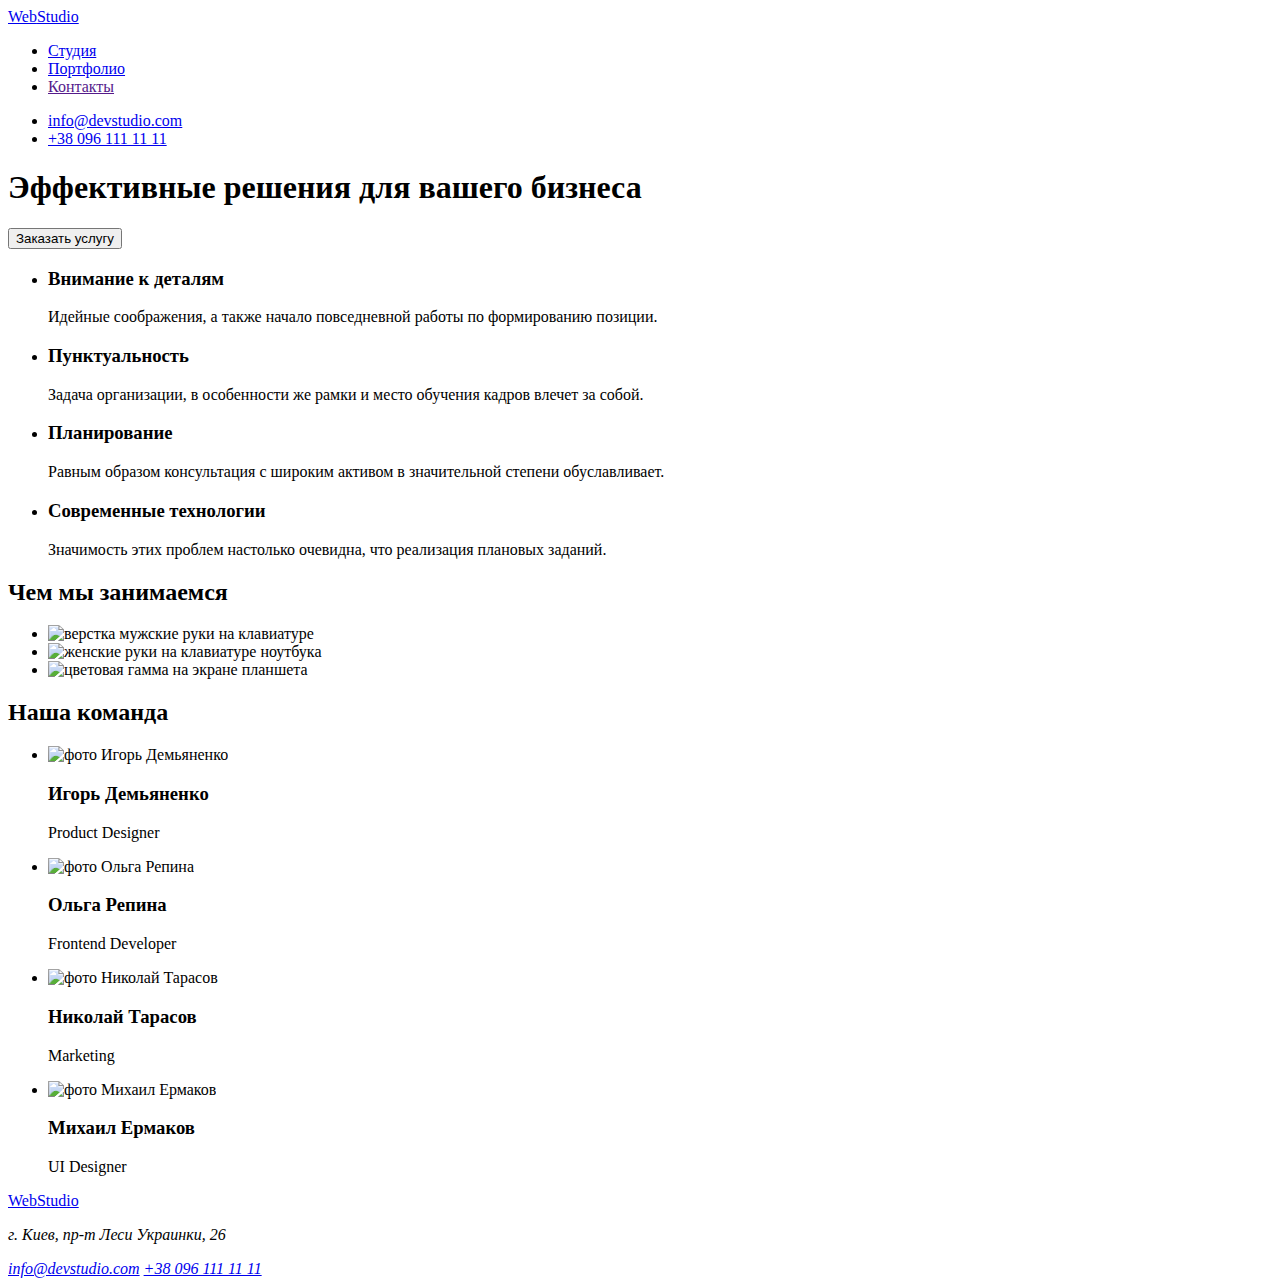
==== index.html @ 1c6f2721 "Create index.html" ====
<!DOCTYPE html>
<html lang="ru">
<head>
    <meta charset="UTF-8">
    <meta http-equiv="X-UA-Compatible" content="IE=edge">
    <meta name="viewport" content="width=device-width, initial-scale=1.0">
    <title>Document</title>
    <link rel="preconnect" href="https://fonts.gstatic.com" crossorigin>
    <link href="https://fonts.googleapis.com/css2?family=Raleway:wght@700&family=Roboto:wght@400;500;700;900&display=swap" rel="stylesheet">
    <link rel="stylesheet" href="css/styles.css">
</head>
<body>
    <!-- Шапка сайта -->
    <header class="header">
        <nav>
        <a href="index.html" class="logo-blue">Web<span class="logo-dark">Studio</span> 
        </a>
        <ul class="main-nav list">
            <li><a href="index.html" class="curent link">Студия</a></li>
            <li><a href="portfolio.html" class="link">Портфолио</a></li>
            <li><a href="" class="link">Контакты</a></li>
        </ul>
        </nav>
        <ul class="contacts list">
            <li><a href="mailto:info@devstudio.com" class="link">info@devstudio.com</a></li>
            <li><a href="tel:+380961111111" class="link"> +38 096 111 11 11</a></li>
        </ul>
           
    </header>
    <!-- Уникальный контент -->
    <main>
        <!-- Секция герой -->
       <section class="main-hero">
        <h1 class="hero-text">Эффективные решения для вашего бизнеса</h1>
        <button type="button" class="hero-button"> 
           <span class="hero-button-text">Заказать услугу</span>
        </button>
       </section>
       <!-- Секция Наши приимущества -->
        <section class="benefits">
            <h2 hidden>Наши приимущества</h2>
            <ul class="benefits-list list">
                <li>
                    <h3 class="benefits-caption">Внимание к деталям</h3>
                    <p class="benefits-text">Идейные соображения, а также начало повседневной работы по формированию позиции.</p>
                </li>
                <li>
                    <h3 class="benefits-caption">Пунктуальность</h3>
                    <p class="benefits-text">Задача организации, в особенности же рамки и место обучения кадров влечет за собой.</p>
                </li>
                <li>
                    <h3 class="benefits-caption">Планирование</h3>
                    <p class="benefits-text">Равным образом консультация с широким активом в значительной степени обуславливает.</p>
                </li>
                <li>
                    <h3 class="benefits-caption">Современные технологии</h3>
                    <p class="benefits-text">Значимость этих проблем настолько очевидна, что реализация плановых заданий.</p>
                </li>
                
            </ul>
        </section>
        <!-- Секция О нас -->
        <section>
            <h2 class="we-do">Чем мы занимаемся</h2>
            <ul class="we-do-list list">
                <li class="box"><img src="./images/Main/box-1.jpg" alt="верстка мужские руки на клавиатуре" width="370"></li>
                <li class="box"><img src="./images/Main/box-2.jpg" alt="женские руки на клавиатуре ноутбука" width="370"></li>
                <li class="box"><img src="./images/Main/box-3.jpg" alt="цветовая гамма на экране планшета" width="370"></li>
            </ul>
        </section>
        <!-- Секция Наша команда -->
        <section class="main-team">
            <h2 class="team">Наша команда</h2>
            <ul class="team-list list">
                <li class="team-item">
                    <img class="team-foto" src="images/Main/img-team-card1.jpg" alt="фото Игорь Демьяненко" width="270">
                    <h3 class="team-name">Игорь Демьяненко</h3>
                    <p class="team-position">Product Designer</p>
                </li>
                <li class="team-item">
                    <img class="team-foto" src="images/Main/img-team-card2.jpg" alt="фото Ольга Репина" width="270">
                    <h3 class="team-name">Ольга Репина</h3>
                    <p class="team-position">Frontend Developer</p>
                </li>
                <li class="team-item">
                    <img class="team-foto" src="images/Main/img-team-card3.jpg" alt="фото Николай Тарасов" width="270">
                    <h3 class="team-name">Николай Тарасов</h3>
                    <p class="team-position">Marketing</p>
                </li>
                <li class="team-item">
                    <img class="team-foto" src="images/Main/img-team-card4.jpg" alt="фото Михаил Ермаков" width="270">
                    <h3 class="team-name">Михаил Ермаков</h3>
                    <p class="team-position">UI Designer</p>
                </li>
            </ul>
        </section>

    </main>
    <!-- Подвал сайта -->
    <footer class="footer">
        <a href="index.html" class="logo-blue">Web<span class="logo-wite">Studio</span>
        </a>
        <address class="footer-adress">
            <p class="location">г. Киев, пр-т Леси Украинки, 26</p>
            <a href="mailto:info@devstudio.com" class="footer-contacts link">info@devstudio.com</a>
            <a href="tel:+380961111111" class="footer-contacts link"> +38 096 111 11 11</a>
        </address>
    </footer>
    
</body>
</html>
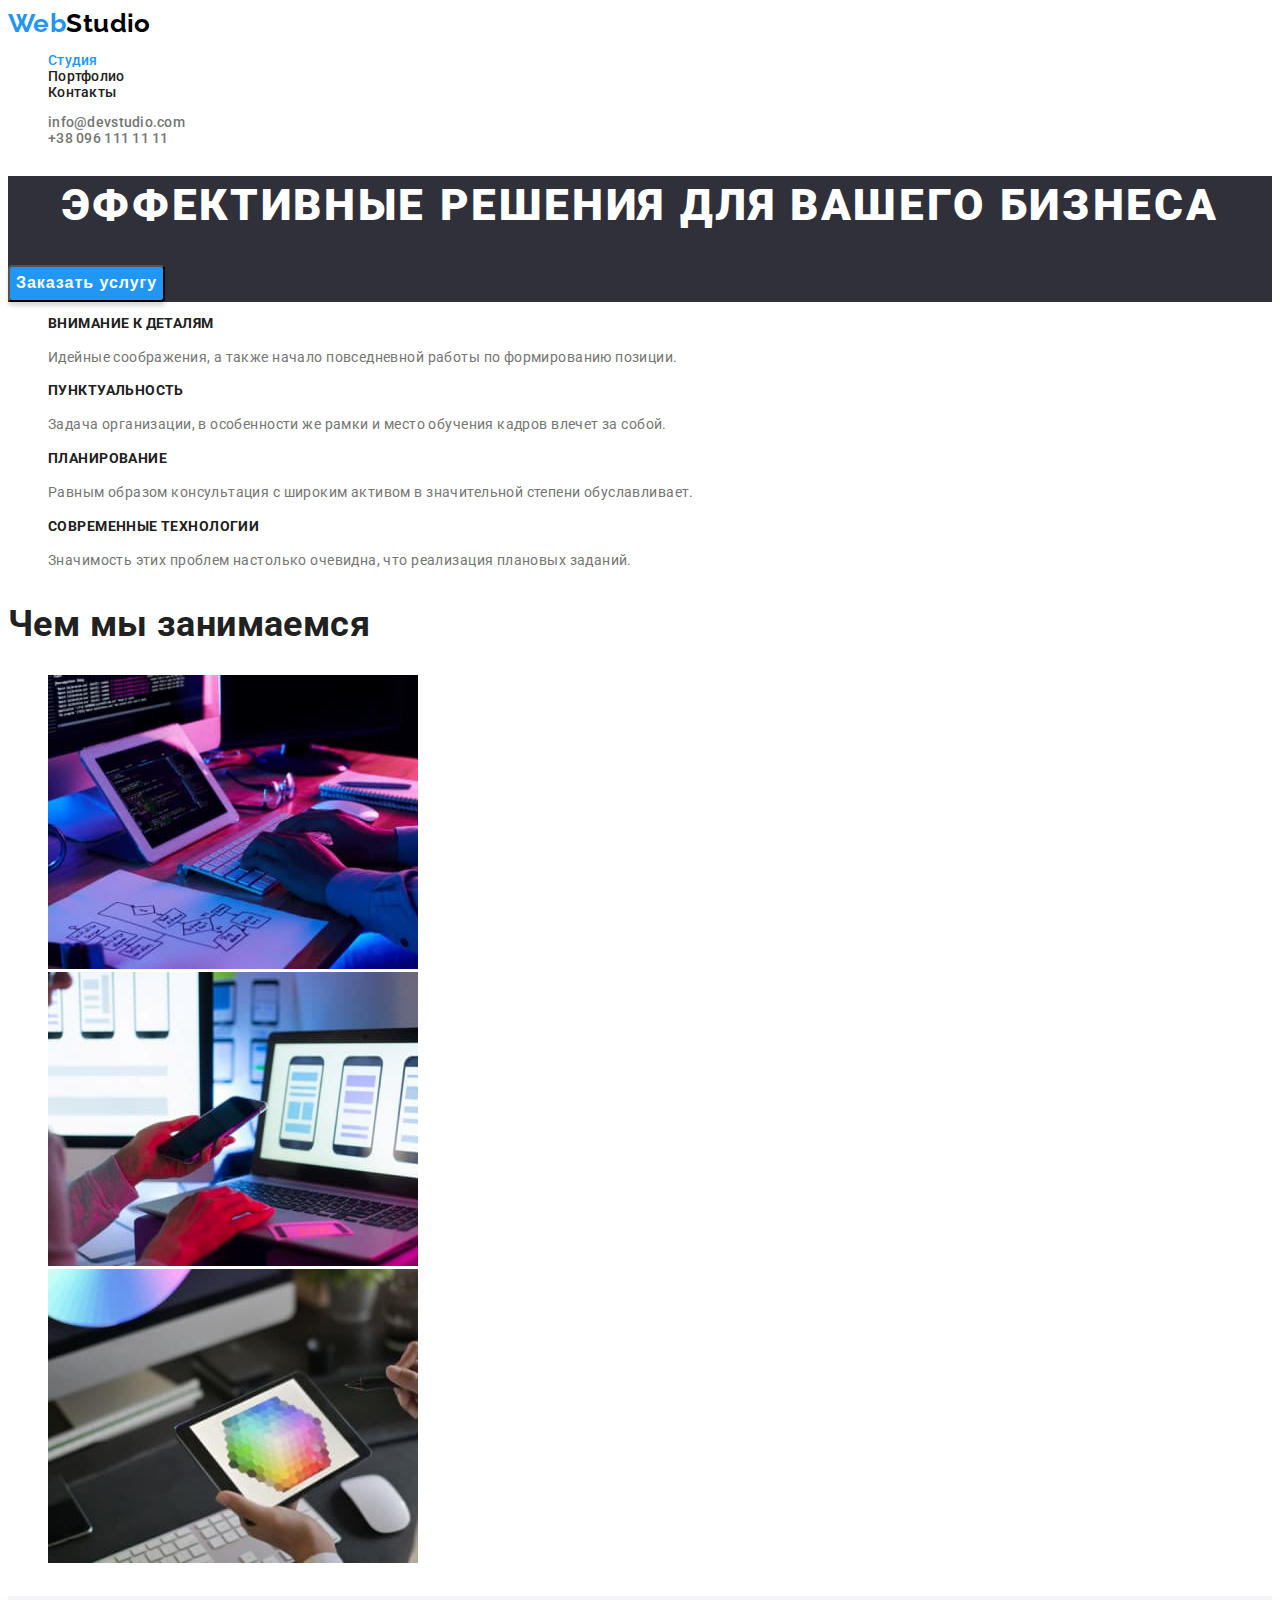
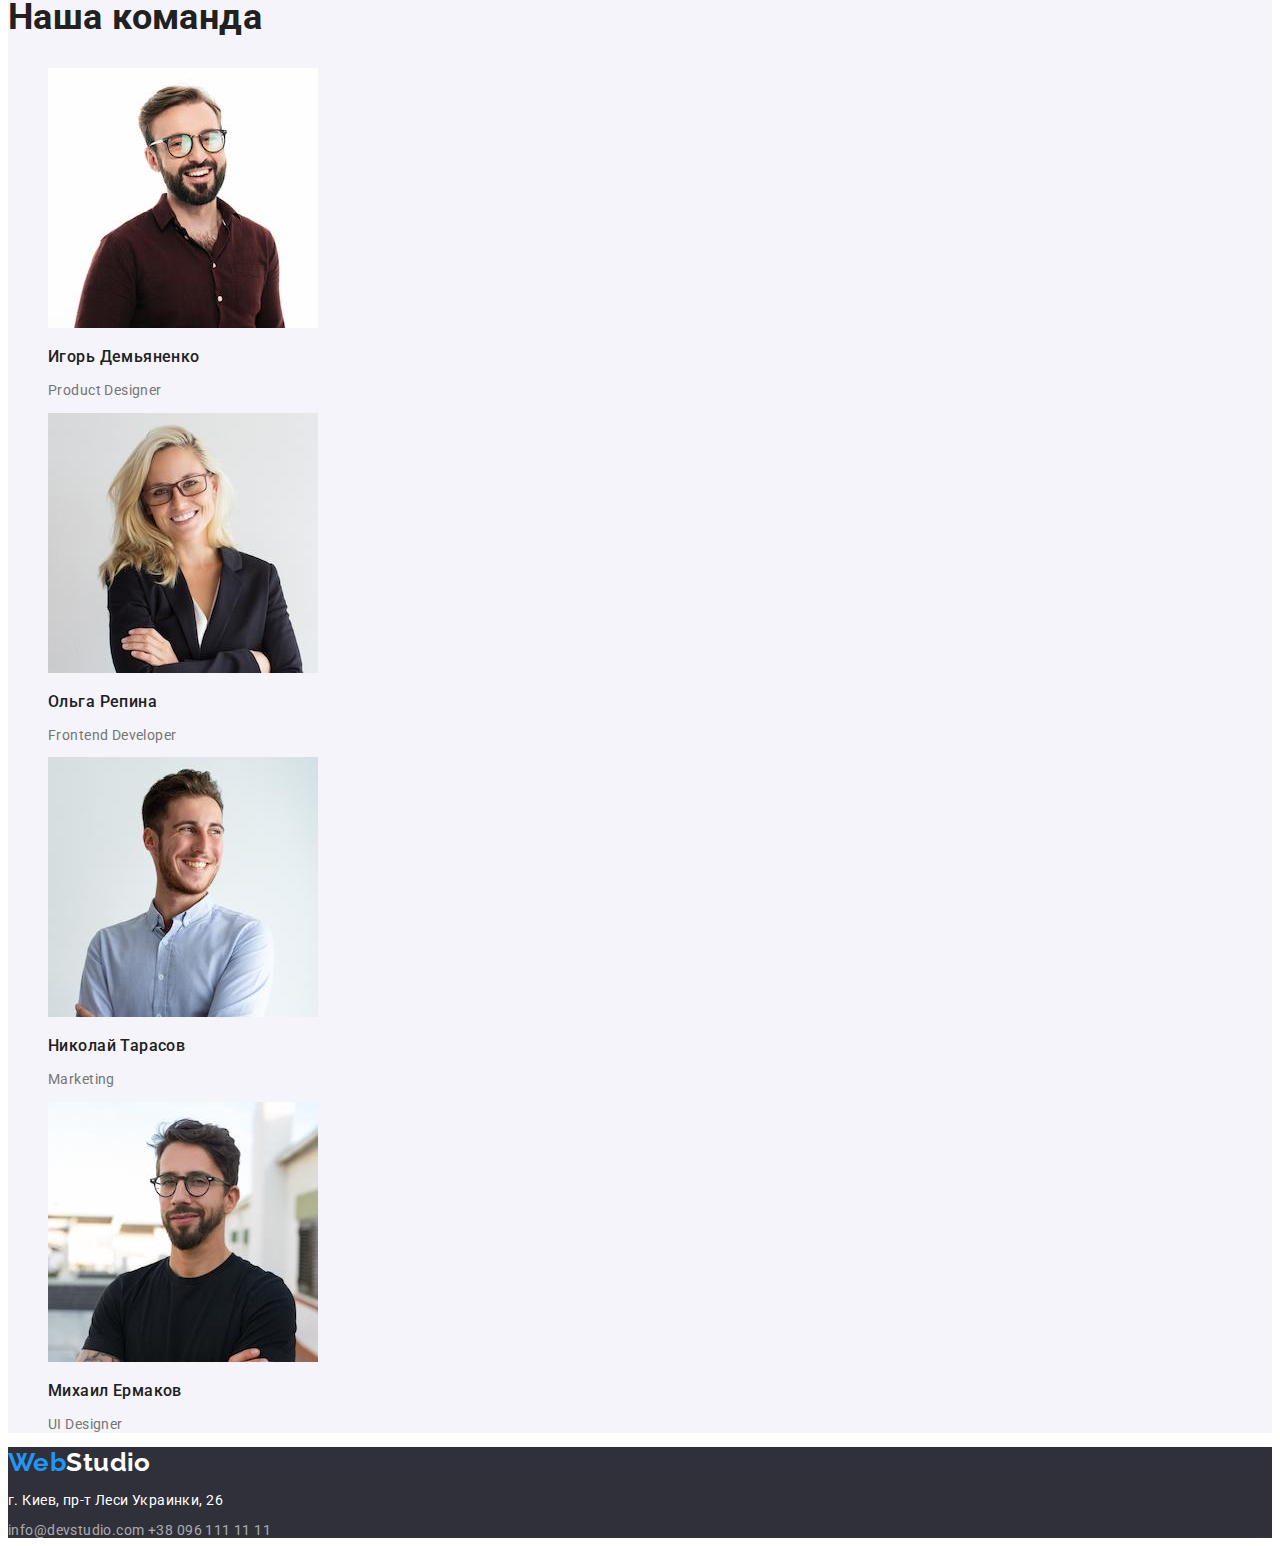
==== commit cd60339e: "Update index.html" ====
--- a/index.html
+++ b/index.html
@@ -1,111 +1,170 @@
 <!DOCTYPE html>
 <html lang="ru">
-<head>
-    <meta charset="UTF-8">
-    <meta http-equiv="X-UA-Compatible" content="IE=edge">
-    <meta name="viewport" content="width=device-width, initial-scale=1.0">
+  <head>
+    <meta charset="UTF-8" />
+    <meta http-equiv="X-UA-Compatible" content="IE=edge" />
+    <meta name="viewport" content="width=device-width, initial-scale=1.0" />
     <title>Document</title>
-    <link rel="preconnect" href="https://fonts.gstatic.com" crossorigin>
-    <link href="https://fonts.googleapis.com/css2?family=Raleway:wght@700&family=Roboto:wght@400;500;700;900&display=swap" rel="stylesheet">
-    <link rel="stylesheet" href="css/styles.css">
-</head>
-<body>
+    <link rel="preconnect" href="https://fonts.gstatic.com" crossorigin />
+    <link
+      href="https://fonts.googleapis.com/css2?family=Raleway:wght@700&family=Roboto:wght@400;500;700;900&display=swap"
+      rel="stylesheet"
+    />
+    <link rel="stylesheet" href="css/styles.css" />
+  </head>
+  <body>
     <!-- Шапка сайта -->
     <header class="header">
-        <nav>
-        <a href="index.html" class="logo-blue">Web<span class="logo-dark">Studio</span> 
+      <nav>
+        <a href="index.html" class="logo-blue"
+          >Web<span class="logo-dark">Studio</span>
         </a>
         <ul class="main-nav list">
-            <li><a href="index.html" class="curent link">Студия</a></li>
-            <li><a href="portfolio.html" class="link">Портфолио</a></li>
-            <li><a href="" class="link">Контакты</a></li>
+          <li><a href="index.html" class="curent link">Студия</a></li>
+          <li><a href="portfolio.html" class="link">Портфолио</a></li>
+          <li><a href="" class="link">Контакты</a></li>
         </ul>
-        </nav>
-        <ul class="contacts list">
-            <li><a href="mailto:info@devstudio.com" class="link">info@devstudio.com</a></li>
-            <li><a href="tel:+380961111111" class="link"> +38 096 111 11 11</a></li>
-        </ul>
-           
+      </nav>
+      <ul class="contacts list">
+        <li>
+          <a href="mailto:info@devstudio.com" class="link"
+            >info@devstudio.com</a
+          >
+        </li>
+        <li><a href="tel:+380961111111" class="link"> +38 096 111 11 11</a></li>
+      </ul>
     </header>
     <!-- Уникальный контент -->
     <main>
-        <!-- Секция герой -->
-       <section class="main-hero">
+      <!-- Секция герой -->
+      <section class="main-hero">
         <h1 class="hero-text">Эффективные решения для вашего бизнеса</h1>
-        <button type="button" class="hero-button"> 
-           <span class="hero-button-text">Заказать услугу</span>
+        <button type="button" class="hero-button">
+          <span class="hero-button-text">Заказать услугу</span>
         </button>
-       </section>
-       <!-- Секция Наши приимущества -->
-        <section class="benefits">
-            <h2 hidden>Наши приимущества</h2>
-            <ul class="benefits-list list">
-                <li>
-                    <h3 class="benefits-caption">Внимание к деталям</h3>
-                    <p class="benefits-text">Идейные соображения, а также начало повседневной работы по формированию позиции.</p>
-                </li>
-                <li>
-                    <h3 class="benefits-caption">Пунктуальность</h3>
-                    <p class="benefits-text">Задача организации, в особенности же рамки и место обучения кадров влечет за собой.</p>
-                </li>
-                <li>
-                    <h3 class="benefits-caption">Планирование</h3>
-                    <p class="benefits-text">Равным образом консультация с широким активом в значительной степени обуславливает.</p>
-                </li>
-                <li>
-                    <h3 class="benefits-caption">Современные технологии</h3>
-                    <p class="benefits-text">Значимость этих проблем настолько очевидна, что реализация плановых заданий.</p>
-                </li>
-                
-            </ul>
-        </section>
-        <!-- Секция О нас -->
-        <section>
-            <h2 class="we-do">Чем мы занимаемся</h2>
-            <ul class="we-do-list list">
-                <li class="box"><img src="./images/Main/box-1.jpg" alt="верстка мужские руки на клавиатуре" width="370"></li>
-                <li class="box"><img src="./images/Main/box-2.jpg" alt="женские руки на клавиатуре ноутбука" width="370"></li>
-                <li class="box"><img src="./images/Main/box-3.jpg" alt="цветовая гамма на экране планшета" width="370"></li>
-            </ul>
-        </section>
-        <!-- Секция Наша команда -->
-        <section class="main-team">
-            <h2 class="team">Наша команда</h2>
-            <ul class="team-list list">
-                <li class="team-item">
-                    <img class="team-foto" src="images/Main/img-team-card1.jpg" alt="фото Игорь Демьяненко" width="270">
-                    <h3 class="team-name">Игорь Демьяненко</h3>
-                    <p class="team-position">Product Designer</p>
-                </li>
-                <li class="team-item">
-                    <img class="team-foto" src="images/Main/img-team-card2.jpg" alt="фото Ольга Репина" width="270">
-                    <h3 class="team-name">Ольга Репина</h3>
-                    <p class="team-position">Frontend Developer</p>
-                </li>
-                <li class="team-item">
-                    <img class="team-foto" src="images/Main/img-team-card3.jpg" alt="фото Николай Тарасов" width="270">
-                    <h3 class="team-name">Николай Тарасов</h3>
-                    <p class="team-position">Marketing</p>
-                </li>
-                <li class="team-item">
-                    <img class="team-foto" src="images/Main/img-team-card4.jpg" alt="фото Михаил Ермаков" width="270">
-                    <h3 class="team-name">Михаил Ермаков</h3>
-                    <p class="team-position">UI Designer</p>
-                </li>
-            </ul>
-        </section>
-
+      </section>
+      <!-- Секция Наши приимущества -->
+      <section class="benefits">
+        <h2 hidden>Наши приимущества</h2>
+        <ul class="benefits-list list">
+          <li>
+            <h3 class="benefits-caption">Внимание к деталям</h3>
+            <p class="benefits-text">
+              Идейные соображения, а также начало повседневной работы по
+              формированию позиции.
+            </p>
+          </li>
+          <li>
+            <h3 class="benefits-caption">Пунктуальность</h3>
+            <p class="benefits-text">
+              Задача организации, в особенности же рамки и место обучения кадров
+              влечет за собой.
+            </p>
+          </li>
+          <li>
+            <h3 class="benefits-caption">Планирование</h3>
+            <p class="benefits-text">
+              Равным образом консультация с широким активом в значительной
+              степени обуславливает.
+            </p>
+          </li>
+          <li>
+            <h3 class="benefits-caption">Современные технологии</h3>
+            <p class="benefits-text">
+              Значимость этих проблем настолько очевидна, что реализация
+              плановых заданий.
+            </p>
+          </li>
+        </ul>
+      </section>
+      <!-- Секция О нас -->
+      <section>
+        <h2 class="we-do">Чем мы занимаемся</h2>
+        <ul class="we-do-list list">
+          <li class="box">
+            <img
+              src="./images/Main/box-1.jpg"
+              alt="верстка мужские руки на клавиатуре"
+              width="370"
+            />
+          </li>
+          <li class="box">
+            <img
+              src="./images/Main/box-2.jpg"
+              alt="женские руки на клавиатуре ноутбука"
+              width="370"
+            />
+          </li>
+          <li class="box">
+            <img
+              src="./images/Main/box-3.jpg"
+              alt="цветовая гамма на экране планшета"
+              width="370"
+            />
+          </li>
+        </ul>
+      </section>
+      <!-- Секция Наша команда -->
+      <section class="main-team">
+        <h2 class="team">Наша команда</h2>
+        <ul class="team-list list">
+          <li class="team-item">
+            <img
+              class="team-foto"
+              src="images/Main/img-team-card1.jpg"
+              alt="фото Игорь Демьяненко"
+              width="270"
+            />
+            <h3 class="team-name">Игорь Демьяненко</h3>
+            <p class="team-position">Product Designer</p>
+          </li>
+          <li class="team-item">
+            <img
+              class="team-foto"
+              src="images/Main/img-team-card2.jpg"
+              alt="фото Ольга Репина"
+              width="270"
+            />
+            <h3 class="team-name">Ольга Репина</h3>
+            <p class="team-position">Frontend Developer</p>
+          </li>
+          <li class="team-item">
+            <img
+              class="team-foto"
+              src="images/Main/img-team-card3.jpg"
+              alt="фото Николай Тарасов"
+              width="270"
+            />
+            <h3 class="team-name">Николай Тарасов</h3>
+            <p class="team-position">Marketing</p>
+          </li>
+          <li class="team-item">
+            <img
+              class="team-foto"
+              src="images/Main/img-team-card4.jpg"
+              alt="фото Михаил Ермаков"
+              width="270"
+            />
+            <h3 class="team-name">Михаил Ермаков</h3>
+            <p class="team-position">UI Designer</p>
+          </li>
+        </ul>
+      </section>
     </main>
     <!-- Подвал сайта -->
     <footer class="footer">
-        <a href="index.html" class="logo-blue">Web<span class="logo-wite">Studio</span>
-        </a>
-        <address class="footer-adress">
-            <p class="location">г. Киев, пр-т Леси Украинки, 26</p>
-            <a href="mailto:info@devstudio.com" class="footer-contacts link">info@devstudio.com</a>
-            <a href="tel:+380961111111" class="footer-contacts link"> +38 096 111 11 11</a>
-        </address>
+      <a href="index.html" class="logo-blue"
+        >Web<span class="logo-wite">Studio</span>
+      </a>
+      <address class="footer-adress">
+        <p class="location">г. Киев, пр-т Леси Украинки, 26</p>
+        <a href="mailto:info@devstudio.com" class="footer-contacts link"
+          >info@devstudio.com</a
+        >
+        <a href="tel:+380961111111" class="footer-contacts link">
+          +38 096 111 11 11</a
+        >
+      </address>
     </footer>
-    
-</body>
+  </body>
 </html>
--- a/css/styles.css
+++ b/css/styles.css
@@ -0,0 +1,187 @@
+:root {
+    /* Основные шрифты */
+    --main-font: 'Roboto', sans-serif;
+    --secondary-font: 'Raleway', sans-serif;
+
+    /* Светлая тема текста */
+    --accent-light-txt: #FFFFFF;
+    --primary-light-txt: #2196F3;
+    
+    /* Тёмная тема текста */
+    --accent-dark-txt: #212121;
+    --primary-dark-txt: #757575;
+    --secondary-dark-txt: rgba(255, 255, 255, 0.6);
+
+    /* Светлая тема фона */
+    --light-bg: #F5F4FA;
+    --primary-light-bg: #2196F3;
+    /* Тёмная тема фона */
+    --primary-dark-bg: #2F303A;
+
+}    
+
+
+
+/* ========ГЛАВНАЯ СТРАНИЦА======= */
+body{
+    font-size: 14px;
+    font-family: var(--main-font);
+    font-style: normal;
+    letter-spacing: 0.03em;
+    color: var(--accent-dark-txt);
+}
+/* Шапка сайта */
+.header {
+
+}
+
+.logo-blue, 
+.logo-dark,
+.logo-wite {
+    font-family: var(--secondary-font);
+    font-weight: bold;
+    font-size: 26px;
+    line-height: 1.19;
+    text-decoration: none;
+
+    color: var(--primary-light-txt);
+}
+
+.logo-dark {
+    color: #000000;
+}
+.logo-wite {
+    color: var(--accent-light-txt);
+}
+.link {
+    text-decoration: none;
+    color: currentColor;
+}
+.list {
+    list-style-type: none;
+  }
+.main-nav,
+.contacts {
+    font-weight: 500;
+    line-height: 1.14;
+    letter-spacing: 0.02em;
+}
+.contacts {
+    color: var(--primary-dark-txt);
+}
+.main-nav :hover, 
+.main-nav :focus,
+.main-nav :active,
+.contacts :hover,
+.contacts :focus,
+.curent {
+    color: var(--primary-light-txt);
+}
+/* Секция герой */
+.main-hero {
+    background-color: var(--primary-dark-bg);
+}
+.hero-text {
+    font-weight: 900;
+    font-size: 44px;
+    line-height: 1.36;
+    text-align: center;
+    letter-spacing: 0.06em;
+    text-transform: uppercase;
+    color: var(--accent-light-txt);
+}
+.hero-button {
+    background-color: var(--primary-light-bg);
+    box-shadow: 0px 4px 4px rgba(0, 0, 0, 0.15);
+    border-radius: 4px;
+}
+.hero-button :hover,
+.hero-button :focus {
+    background-color: #188CE8;
+}
+.hero-button-text {
+    font-weight: bold;
+    font-size: 16px;
+    line-height: 1.88;
+    display: flex;
+    align-items: center;
+    text-align: center;
+    letter-spacing: 0.06em;
+    color: var(--accent-light-txt);
+}
+/* Секция Наши приимущества */
+.benefits-caption {
+    font-size: 14px;
+    font-weight: bold;
+    line-height: 1.14;
+    text-transform: uppercase;
+}
+.benefits-text {
+    line-height: 1.71;   
+    color: var(--primary-dark-txt);
+}
+/* Секция О нас */
+.we-do {
+    font-weight: bold;
+    font-size: 36px;
+    line-height: 1.17;
+}
+/* Секция Наша команда */
+.main-team{
+    background-color: var(--light-bg);
+}
+.team {
+    font-weight: bold;
+    font-size: 36px;
+    line-height: 1.17;   
+}
+.team-name,
+.work-name {
+    font-weight: 500;
+    font-size: 16px;
+    line-height: 1.19;
+}
+.team-position,
+.work-position {
+    line-height: 1.19;
+    color: var(--primary-dark-txt);
+}
+/* Подвал сайта */
+.footer {
+    background-color: var(--primary-dark-bg);
+
+}
+.footer-contacts {
+    color: var(--secondary-dark-txt);
+    font-style: normal;
+}
+
+.footer-adress :focus,
+.footer-adress :hover {
+    color: rgba(33, 150, 243, 1);
+    font-style: normal;
+}
+.location {
+    color: var(--accent-light-txt);
+    font-style: normal;
+}
+
+/* ===========ПОРТФОЛИО========== */
+
+.filters-list-btn {
+    font-weight: 500;
+    line-height: 1.73;
+    border-radius: 4px; 
+    cursor: pointer; 
+    background-color: var(--light-bg);
+}
+
+.filters-item-btn :hover,
+.filters-item-btn :focus,
+.filters-item-btn :active {
+    color: var(--accent-light-txt);
+    box-shadow: 0px 3px 1px rgba(0, 0, 0, 0.1), 0px 1px 2px rgba(0, 0, 0, 0.08), 0px 2px 2px rgba(0, 0, 0, 0.12);
+    border-radius: 4px;
+    cursor: pointer; 
+    background-color: var(--primary-light-bg);
+}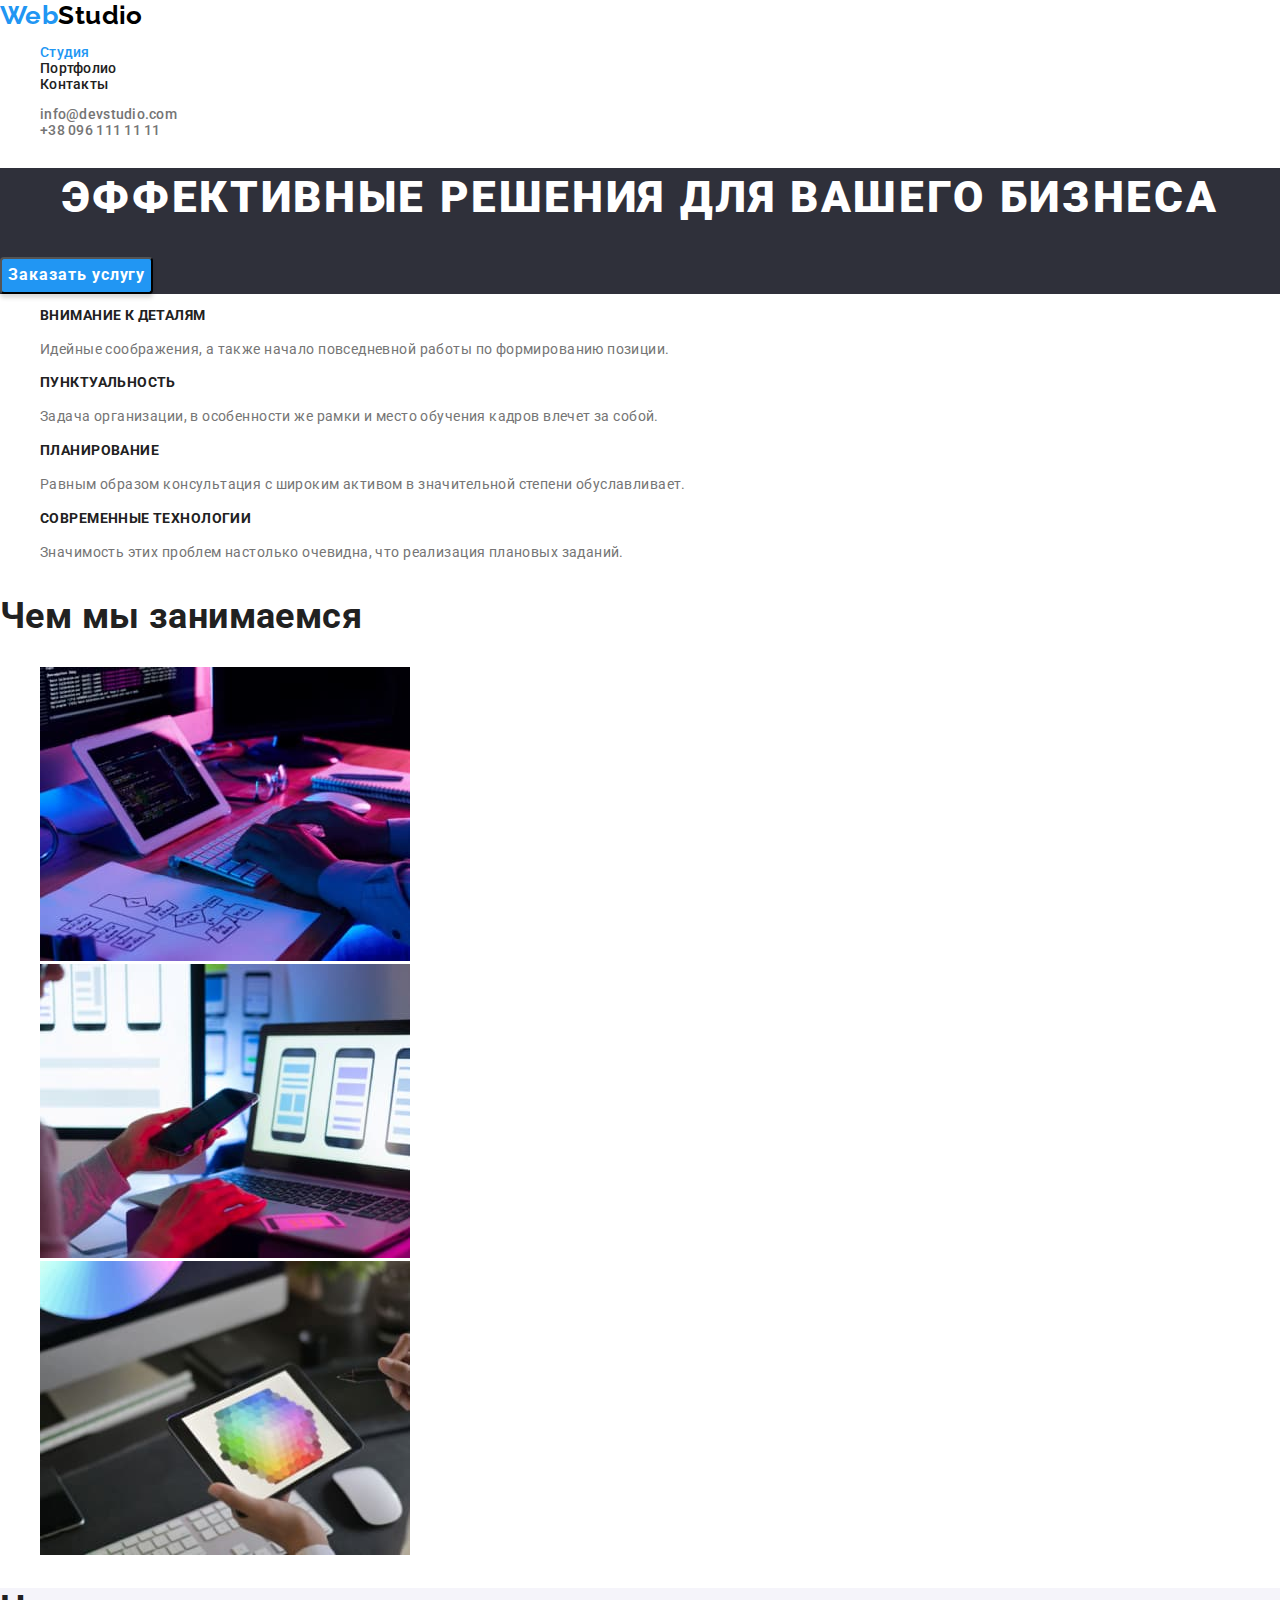
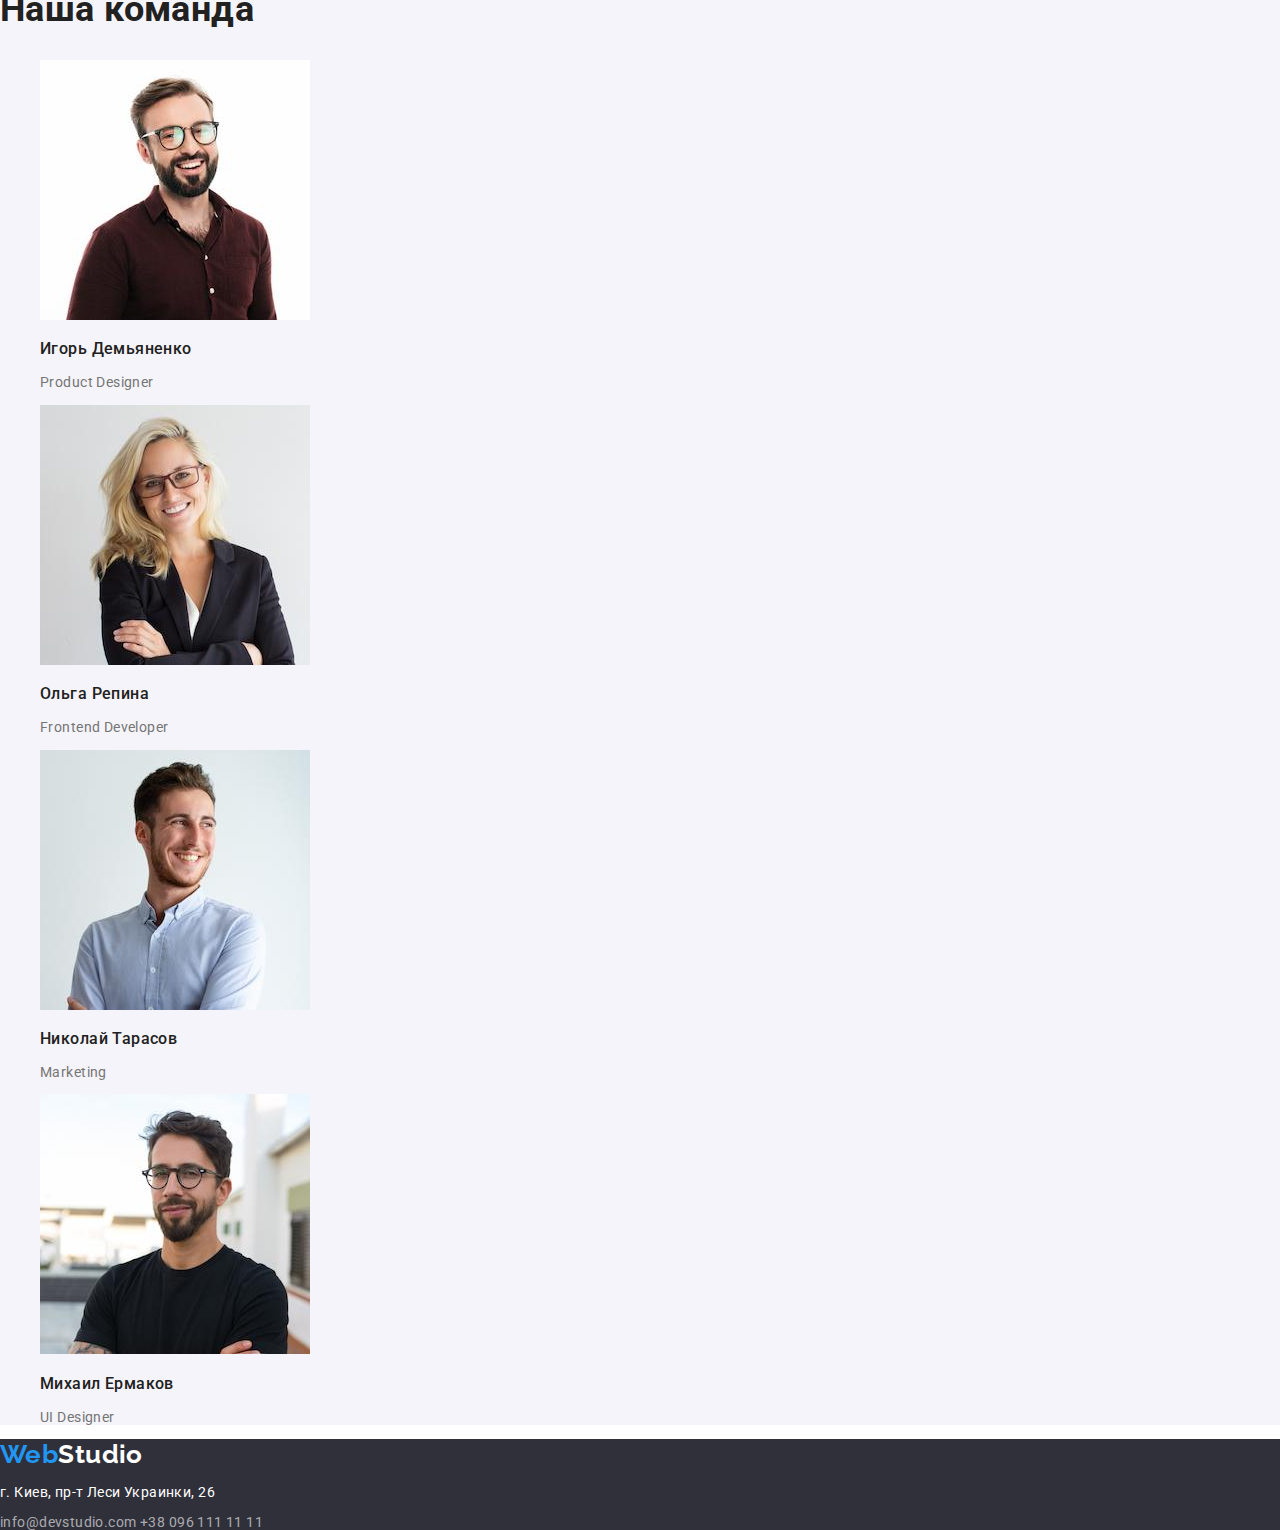
==== commit e86c075a: "Update index.html" ====
--- a/index.html
+++ b/index.html
@@ -9,6 +9,10 @@
     <link
       href="https://fonts.googleapis.com/css2?family=Raleway:wght@700&family=Roboto:wght@400;500;700;900&display=swap"
       rel="stylesheet"
+    />
+    <link
+      rel="stylesheet"
+      href="https://cdnjs.cloudflare.com/ajax/libs/modern-normalize/1.0.0/modern-normalize.min.css"
     />
     <link rel="stylesheet" href="css/styles.css" />
   </head>
--- a/css/styles.css
+++ b/css/styles.css
@@ -1,187 +1,183 @@
 :root {
-    /* Основные шрифты */
-    --main-font: 'Roboto', sans-serif;
-    --secondary-font: 'Raleway', sans-serif;
+  /* Основные шрифты */
+  --main-font: "Roboto", sans-serif;
+  --secondary-font: "Raleway", sans-serif;
 
-    /* Светлая тема текста */
-    --accent-light-txt: #FFFFFF;
-    --primary-light-txt: #2196F3;
-    
-    /* Тёмная тема текста */
-    --accent-dark-txt: #212121;
-    --primary-dark-txt: #757575;
-    --secondary-dark-txt: rgba(255, 255, 255, 0.6);
+  /* Светлая тема текста */
+  --accent-light-txt: #ffffff;
+  --primary-light-txt: #2196f3;
 
-    /* Светлая тема фона */
-    --light-bg: #F5F4FA;
-    --primary-light-bg: #2196F3;
-    /* Тёмная тема фона */
-    --primary-dark-bg: #2F303A;
+  /* Тёмная тема текста */
+  --accent-dark-txt: #212121;
+  --primary-dark-txt: #757575;
+  --secondary-dark-txt: rgba(255, 255, 255, 0.6);
 
-}    
-
-
+  /* Светлая тема фона */
+  --light-bg: #f5f4fa;
+  --primary-light-bg: #2196f3;
+  /* Тёмная тема фона */
+  --primary-dark-bg: #2f303a;
+}
 
 /* ========ГЛАВНАЯ СТРАНИЦА======= */
-body{
-    font-size: 14px;
-    font-family: var(--main-font);
-    font-style: normal;
-    letter-spacing: 0.03em;
-    color: var(--accent-dark-txt);
+body {
+  font-size: 14px;
+  font-family: var(--main-font);
+  font-style: normal;
+  letter-spacing: 0.03em;
+  color: var(--accent-dark-txt);
 }
 /* Шапка сайта */
 .header {
-
 }
 
-.logo-blue, 
+.logo-blue,
 .logo-dark,
 .logo-wite {
-    font-family: var(--secondary-font);
-    font-weight: bold;
-    font-size: 26px;
-    line-height: 1.19;
-    text-decoration: none;
+  font-family: var(--secondary-font);
+  font-weight: bold;
+  font-size: 26px;
+  line-height: 1.19;
+  text-decoration: none;
 
-    color: var(--primary-light-txt);
+  color: var(--primary-light-txt);
 }
 
 .logo-dark {
-    color: #000000;
+  color: #000000;
 }
 .logo-wite {
-    color: var(--accent-light-txt);
+  color: var(--accent-light-txt);
 }
 .link {
-    text-decoration: none;
-    color: currentColor;
+  text-decoration: none;
+  color: currentColor;
 }
 .list {
-    list-style-type: none;
-  }
+  list-style-type: none;
+}
 .main-nav,
 .contacts {
-    font-weight: 500;
-    line-height: 1.14;
-    letter-spacing: 0.02em;
+  font-weight: 500;
+  line-height: 1.14;
+  letter-spacing: 0.02em;
 }
 .contacts {
-    color: var(--primary-dark-txt);
+  color: var(--primary-dark-txt);
 }
-.main-nav :hover, 
+.main-nav :hover,
 .main-nav :focus,
 .main-nav :active,
 .contacts :hover,
 .contacts :focus,
 .curent {
-    color: var(--primary-light-txt);
+  color: var(--primary-light-txt);
 }
 /* Секция герой */
 .main-hero {
-    background-color: var(--primary-dark-bg);
+  background-color: var(--primary-dark-bg);
 }
 .hero-text {
-    font-weight: 900;
-    font-size: 44px;
-    line-height: 1.36;
-    text-align: center;
-    letter-spacing: 0.06em;
-    text-transform: uppercase;
-    color: var(--accent-light-txt);
+  font-weight: 900;
+  font-size: 44px;
+  line-height: 1.36;
+  text-align: center;
+  letter-spacing: 0.06em;
+  text-transform: uppercase;
+  color: var(--accent-light-txt);
 }
 .hero-button {
-    background-color: var(--primary-light-bg);
-    box-shadow: 0px 4px 4px rgba(0, 0, 0, 0.15);
-    border-radius: 4px;
+  background-color: var(--primary-light-bg);
+  box-shadow: 0px 4px 4px rgba(0, 0, 0, 0.15);
+  border-radius: 4px;
 }
 .hero-button :hover,
 .hero-button :focus {
-    background-color: #188CE8;
+  background-color: #188ce8;
 }
 .hero-button-text {
-    font-weight: bold;
-    font-size: 16px;
-    line-height: 1.88;
-    display: flex;
-    align-items: center;
-    text-align: center;
-    letter-spacing: 0.06em;
-    color: var(--accent-light-txt);
+  font-weight: bold;
+  font-size: 16px;
+  line-height: 1.88;
+  display: flex;
+  align-items: center;
+  text-align: center;
+  letter-spacing: 0.06em;
+  color: var(--accent-light-txt);
 }
 /* Секция Наши приимущества */
 .benefits-caption {
-    font-size: 14px;
-    font-weight: bold;
-    line-height: 1.14;
-    text-transform: uppercase;
+  font-size: 14px;
+  font-weight: bold;
+  line-height: 1.14;
+  text-transform: uppercase;
 }
 .benefits-text {
-    line-height: 1.71;   
-    color: var(--primary-dark-txt);
+  line-height: 1.71;
+  color: var(--primary-dark-txt);
 }
 /* Секция О нас */
 .we-do {
-    font-weight: bold;
-    font-size: 36px;
-    line-height: 1.17;
+  font-weight: bold;
+  font-size: 36px;
+  line-height: 1.17;
 }
 /* Секция Наша команда */
-.main-team{
-    background-color: var(--light-bg);
+.main-team {
+  background-color: var(--light-bg);
 }
 .team {
-    font-weight: bold;
-    font-size: 36px;
-    line-height: 1.17;   
+  font-weight: bold;
+  font-size: 36px;
+  line-height: 1.17;
 }
 .team-name,
 .work-name {
-    font-weight: 500;
-    font-size: 16px;
-    line-height: 1.19;
+  font-weight: 500;
+  font-size: 16px;
+  line-height: 1.19;
 }
 .team-position,
 .work-position {
-    line-height: 1.19;
-    color: var(--primary-dark-txt);
+  line-height: 1.19;
+  color: var(--primary-dark-txt);
 }
 /* Подвал сайта */
 .footer {
-    background-color: var(--primary-dark-bg);
-
+  background-color: var(--primary-dark-bg);
 }
 .footer-contacts {
-    color: var(--secondary-dark-txt);
-    font-style: normal;
+  color: var(--secondary-dark-txt);
+  font-style: normal;
 }
 
 .footer-adress :focus,
 .footer-adress :hover {
-    color: rgba(33, 150, 243, 1);
-    font-style: normal;
+  color: rgba(33, 150, 243, 1);
+  font-style: normal;
 }
 .location {
-    color: var(--accent-light-txt);
-    font-style: normal;
+  color: var(--accent-light-txt);
+  font-style: normal;
 }
 
 /* ===========ПОРТФОЛИО========== */
 
 .filters-list-btn {
-    font-weight: 500;
-    line-height: 1.73;
-    border-radius: 4px; 
-    cursor: pointer; 
-    background-color: var(--light-bg);
+  font-weight: 500;
+  line-height: 1.73;
+  border-radius: 4px;
+  cursor: pointer;
+  background-color: var(--light-bg);
 }
 
 .filters-item-btn :hover,
 .filters-item-btn :focus,
 .filters-item-btn :active {
-    color: var(--accent-light-txt);
-    box-shadow: 0px 3px 1px rgba(0, 0, 0, 0.1), 0px 1px 2px rgba(0, 0, 0, 0.08), 0px 2px 2px rgba(0, 0, 0, 0.12);
-    border-radius: 4px;
-    cursor: pointer; 
-    background-color: var(--primary-light-bg);
-}+  color: var(--accent-light-txt);
+  box-shadow: 0px 3px 1px rgba(0, 0, 0, 0.1), 0px 1px 2px rgba(0, 0, 0, 0.08),
+    0px 2px 2px rgba(0, 0, 0, 0.12);
+  border-radius: 4px;
+  cursor: pointer;
+  background-color: var(--primary-light-bg);
+}
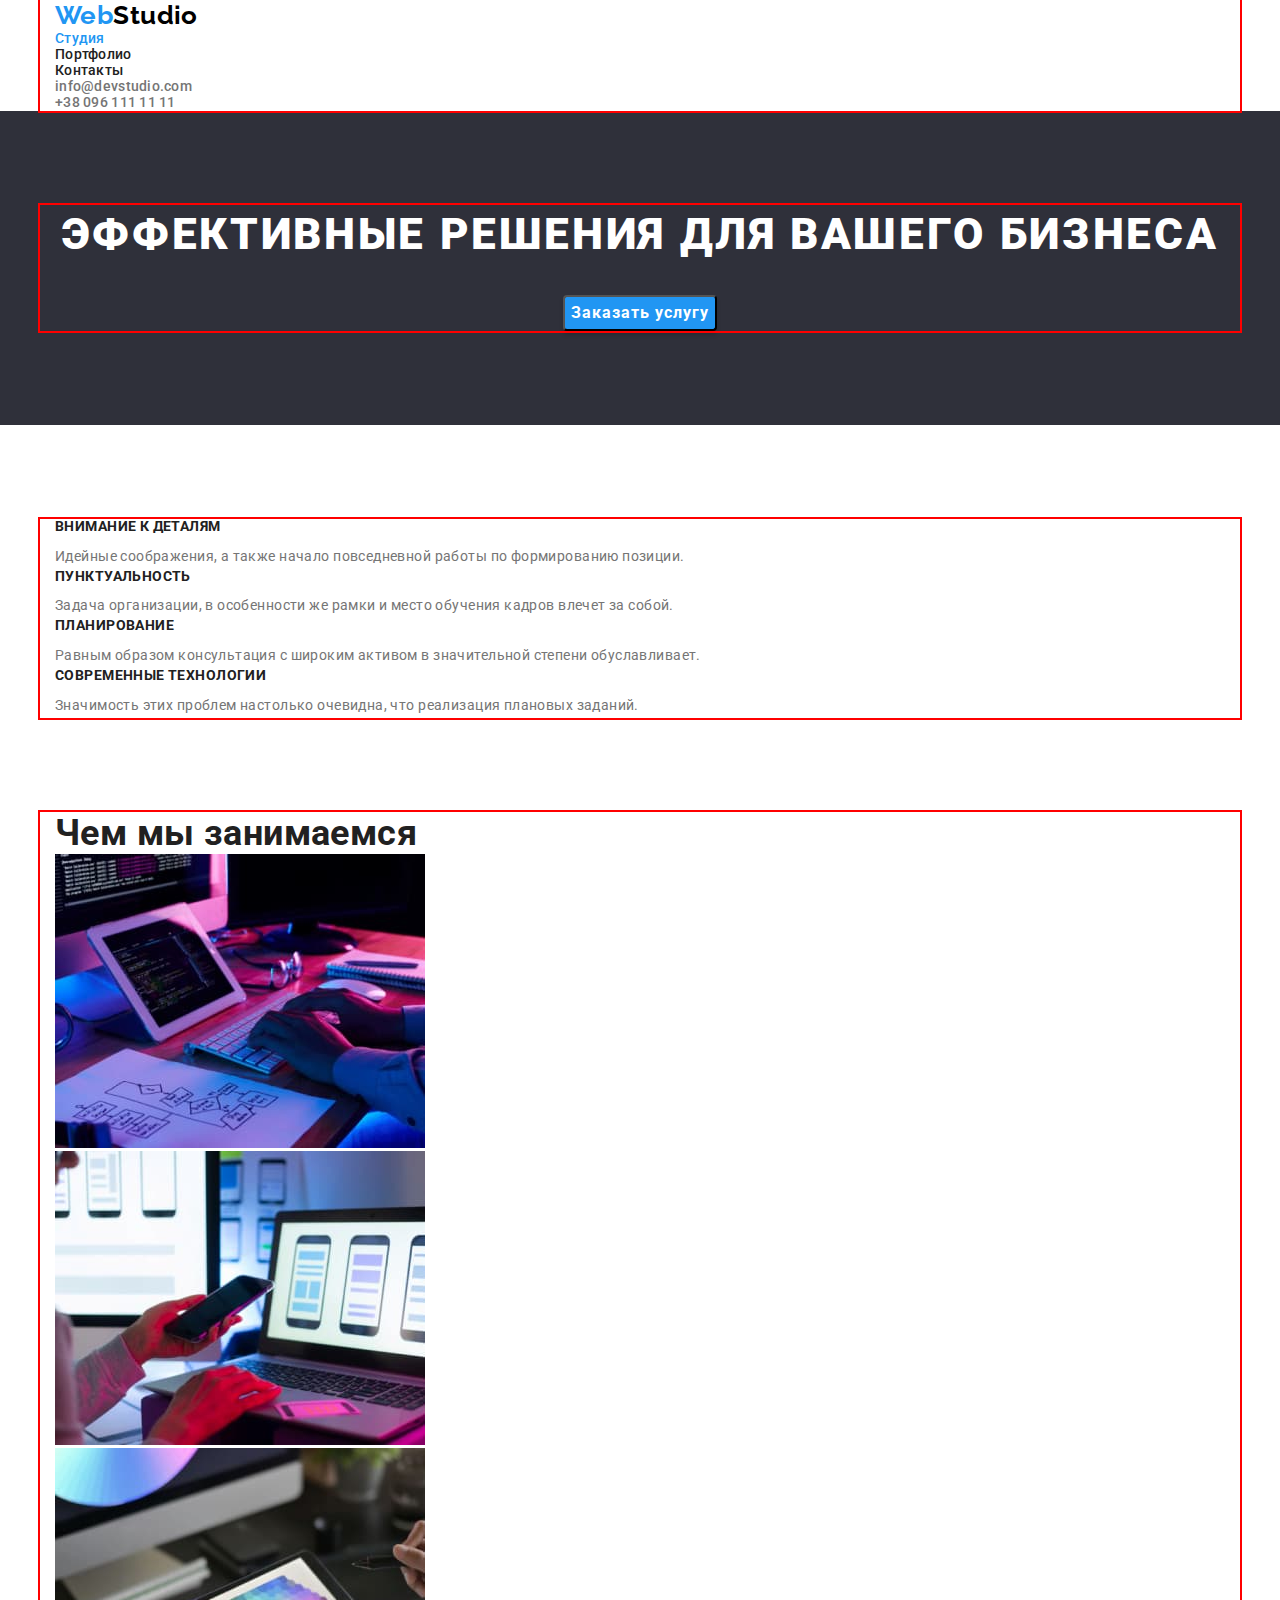
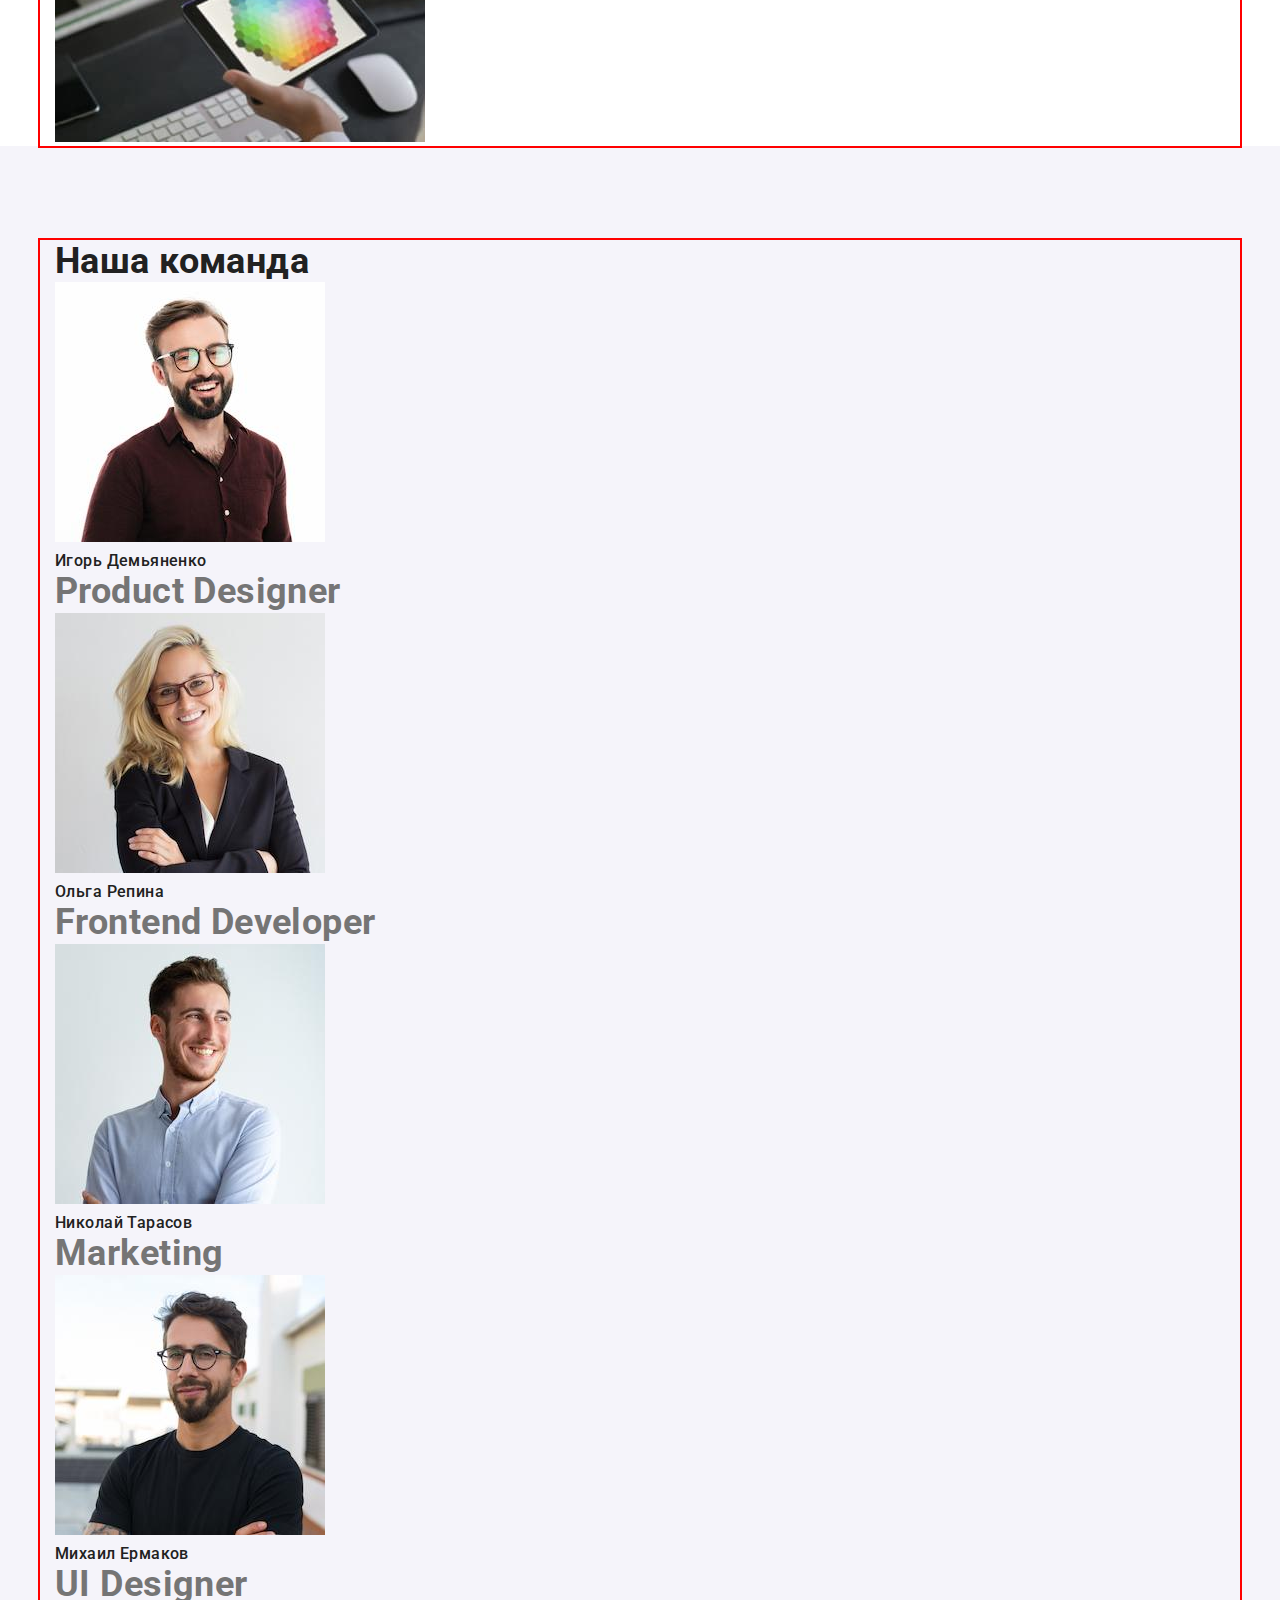
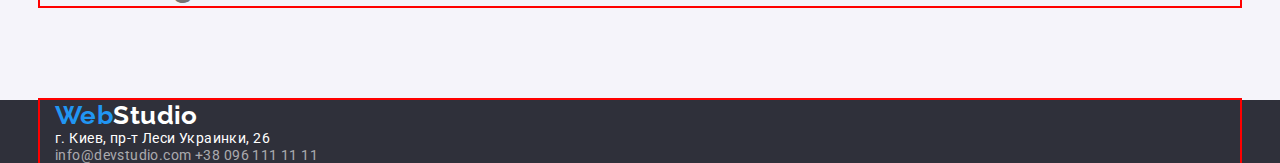
==== commit b58ea0ff: "Update index.html" ====
--- a/index.html
+++ b/index.html
@@ -19,156 +19,170 @@
   <body>
     <!-- Шапка сайта -->
     <header class="header">
-      <nav>
-        <a href="index.html" class="logo-blue"
-          >Web<span class="logo-dark">Studio</span>
-        </a>
-        <ul class="main-nav list">
-          <li><a href="index.html" class="curent link">Студия</a></li>
-          <li><a href="portfolio.html" class="link">Портфолио</a></li>
-          <li><a href="" class="link">Контакты</a></li>
+      <div class="container head">
+        <nav>
+          <a href="index.html" class="logo-blue"
+            >Web<span class="logo-dark">Studio</span>
+          </a>
+          <ul class="main-nav list">
+            <li><a href="index.html" class="curent link">Студия</a></li>
+            <li><a href="portfolio.html" class="link">Портфолио</a></li>
+            <li><a href="" class="link">Контакты</a></li>
+          </ul>
+        </nav>
+        <ul class="contacts list">
+          <li>
+            <a href="mailto:info@devstudio.com" class="link"
+              >info@devstudio.com</a
+            >
+          </li>
+          <li>
+            <a href="tel:+380961111111" class="link"> +38 096 111 11 11</a>
+          </li>
         </ul>
-      </nav>
-      <ul class="contacts list">
-        <li>
-          <a href="mailto:info@devstudio.com" class="link"
-            >info@devstudio.com</a
-          >
-        </li>
-        <li><a href="tel:+380961111111" class="link"> +38 096 111 11 11</a></li>
-      </ul>
+      </div>
     </header>
     <!-- Уникальный контент -->
     <main>
       <!-- Секция герой -->
-      <section class="main-hero">
-        <h1 class="hero-text">Эффективные решения для вашего бизнеса</h1>
-        <button type="button" class="hero-button">
-          <span class="hero-button-text">Заказать услугу</span>
-        </button>
+      <section class="section hero">
+        <div class="container">
+          <h1 class="hero-title">Эффективные решения для вашего бизнеса</h1>
+          <button type="button" class="hero-button">
+            <span class="hero-button-text">Заказать услугу</span>
+          </button>
+        </div>
       </section>
       <!-- Секция Наши приимущества -->
-      <section class="benefits">
-        <h2 hidden>Наши приимущества</h2>
-        <ul class="benefits-list list">
-          <li>
-            <h3 class="benefits-caption">Внимание к деталям</h3>
-            <p class="benefits-text">
-              Идейные соображения, а также начало повседневной работы по
-              формированию позиции.
-            </p>
-          </li>
-          <li>
-            <h3 class="benefits-caption">Пунктуальность</h3>
-            <p class="benefits-text">
-              Задача организации, в особенности же рамки и место обучения кадров
-              влечет за собой.
-            </p>
-          </li>
-          <li>
-            <h3 class="benefits-caption">Планирование</h3>
-            <p class="benefits-text">
-              Равным образом консультация с широким активом в значительной
-              степени обуславливает.
-            </p>
-          </li>
-          <li>
-            <h3 class="benefits-caption">Современные технологии</h3>
-            <p class="benefits-text">
-              Значимость этих проблем настолько очевидна, что реализация
-              плановых заданий.
-            </p>
-          </li>
-        </ul>
+      <section class="section">
+        <div class="container">
+          <h2 hidden>Наши приимущества</h2>
+          <ul class="benefits-list list">
+            <li>
+              <h3 class="benefits-caption">Внимание к деталям</h3>
+              <p class="benefits-text">
+                Идейные соображения, а также начало повседневной работы по
+                формированию позиции.
+              </p>
+            </li>
+            <li>
+              <h3 class="benefits-caption">Пунктуальность</h3>
+              <p class="benefits-text">
+                Задача организации, в особенности же рамки и место обучения
+                кадров влечет за собой.
+              </p>
+            </li>
+            <li>
+              <h3 class="benefits-caption">Планирование</h3>
+              <p class="benefits-text">
+                Равным образом консультация с широким активом в значительной
+                степени обуславливает.
+              </p>
+            </li>
+            <li>
+              <h3 class="benefits-caption">Современные технологии</h3>
+              <p class="benefits-text">
+                Значимость этих проблем настолько очевидна, что реализация
+                плановых заданий.
+              </p>
+            </li>
+          </ul>
+        </div>
       </section>
       <!-- Секция О нас -->
-      <section>
-        <h2 class="we-do">Чем мы занимаемся</h2>
-        <ul class="we-do-list list">
-          <li class="box">
-            <img
-              src="./images/Main/box-1.jpg"
-              alt="верстка мужские руки на клавиатуре"
-              width="370"
-            />
-          </li>
-          <li class="box">
-            <img
-              src="./images/Main/box-2.jpg"
-              alt="женские руки на клавиатуре ноутбука"
-              width="370"
-            />
-          </li>
-          <li class="box">
-            <img
-              src="./images/Main/box-3.jpg"
-              alt="цветовая гамма на экране планшета"
-              width="370"
-            />
-          </li>
-        </ul>
+      <section class="section no-pading">
+        <div class="container">
+          <h2 class="we-do">Чем мы занимаемся</h2>
+          <ul class="we-do-list list">
+            <li class="box">
+              <img
+                src="./images/Main/box-1.jpg"
+                alt="верстка мужские руки на клавиатуре"
+                width="370"
+              />
+            </li>
+            <li class="box">
+              <img
+                src="./images/Main/box-2.jpg"
+                alt="женские руки на клавиатуре ноутбука"
+                width="370"
+              />
+            </li>
+            <li class="box">
+              <img
+                src="./images/Main/box-3.jpg"
+                alt="цветовая гамма на экране планшета"
+                width="370"
+              />
+            </li>
+          </ul>
+        </div>
       </section>
       <!-- Секция Наша команда -->
-      <section class="main-team">
-        <h2 class="team">Наша команда</h2>
-        <ul class="team-list list">
-          <li class="team-item">
-            <img
-              class="team-foto"
-              src="images/Main/img-team-card1.jpg"
-              alt="фото Игорь Демьяненко"
-              width="270"
-            />
-            <h3 class="team-name">Игорь Демьяненко</h3>
-            <p class="team-position">Product Designer</p>
-          </li>
-          <li class="team-item">
-            <img
-              class="team-foto"
-              src="images/Main/img-team-card2.jpg"
-              alt="фото Ольга Репина"
-              width="270"
-            />
-            <h3 class="team-name">Ольга Репина</h3>
-            <p class="team-position">Frontend Developer</p>
-          </li>
-          <li class="team-item">
-            <img
-              class="team-foto"
-              src="images/Main/img-team-card3.jpg"
-              alt="фото Николай Тарасов"
-              width="270"
-            />
-            <h3 class="team-name">Николай Тарасов</h3>
-            <p class="team-position">Marketing</p>
-          </li>
-          <li class="team-item">
-            <img
-              class="team-foto"
-              src="images/Main/img-team-card4.jpg"
-              alt="фото Михаил Ермаков"
-              width="270"
-            />
-            <h3 class="team-name">Михаил Ермаков</h3>
-            <p class="team-position">UI Designer</p>
-          </li>
-        </ul>
+      <section class="section team">
+        <div class="container">
+          <h2 class="team">Наша команда</h2>
+          <ul class="team-list list">
+            <li class="team-item">
+              <img
+                class="team-foto"
+                src="images/Main/img-team-card1.jpg"
+                alt="фото Игорь Демьяненко"
+                width="270"
+              />
+              <h3 class="team-name">Игорь Демьяненко</h3>
+              <p class="team-position">Product Designer</p>
+            </li>
+            <li class="team-item">
+              <img
+                class="team-foto"
+                src="images/Main/img-team-card2.jpg"
+                alt="фото Ольга Репина"
+                width="270"
+              />
+              <h3 class="team-name">Ольга Репина</h3>
+              <p class="team-position">Frontend Developer</p>
+            </li>
+            <li class="team-item">
+              <img
+                class="team-foto"
+                src="images/Main/img-team-card3.jpg"
+                alt="фото Николай Тарасов"
+                width="270"
+              />
+              <h3 class="team-name">Николай Тарасов</h3>
+              <p class="team-position">Marketing</p>
+            </li>
+            <li class="team-item">
+              <img
+                class="team-foto"
+                src="images/Main/img-team-card4.jpg"
+                alt="фото Михаил Ермаков"
+                width="270"
+              />
+              <h3 class="team-name">Михаил Ермаков</h3>
+              <p class="team-position">UI Designer</p>
+            </li>
+          </ul>
+        </div>
       </section>
     </main>
     <!-- Подвал сайта -->
     <footer class="footer">
-      <a href="index.html" class="logo-blue"
-        >Web<span class="logo-wite">Studio</span>
-      </a>
-      <address class="footer-adress">
-        <p class="location">г. Киев, пр-т Леси Украинки, 26</p>
-        <a href="mailto:info@devstudio.com" class="footer-contacts link"
-          >info@devstudio.com</a
-        >
-        <a href="tel:+380961111111" class="footer-contacts link">
-          +38 096 111 11 11</a
-        >
-      </address>
+      <div class="container">
+        <a href="index.html" class="logo-blue"
+          >Web<span class="logo-wite">Studio</span>
+        </a>
+        <address class="footer-adress">
+          <p class="location">г. Киев, пр-т Леси Украинки, 26</p>
+          <a href="mailto:info@devstudio.com" class="footer-contacts link"
+            >info@devstudio.com</a
+          >
+          <a href="tel:+380961111111" class="footer-contacts link">
+            +38 096 111 11 11</a
+          >
+        </address>
+      </div>
     </footer>
   </body>
 </html>
--- a/css/styles.css
+++ b/css/styles.css
@@ -18,6 +18,29 @@
   /* Тёмная тема фона */
   --primary-dark-bg: #2f303a;
 }
+.container {
+  width: 1200px;
+  padding-left: 15px;
+  padding-right: 15px;
+  margin-left: auto;
+  margin-right: auto;
+  outline: 2px solid red;
+}
+.section {
+  padding-top: 94px;
+  padding-bottom: 94px;
+}
+.section.no-pading {
+  padding-top: 0;
+  padding-bottom: 0;
+}
+h1,
+h2,
+h3,
+p {
+  margin-top: 0;
+  margin-bottom: 0;
+}
 
 /* ========ГЛАВНАЯ СТРАНИЦА======= */
 body {
@@ -55,6 +78,8 @@
 }
 .list {
   list-style-type: none;
+  padding: 0;
+  margin: 0;
 }
 .main-nav,
 .contacts {
@@ -74,14 +99,18 @@
   color: var(--primary-light-txt);
 }
 /* Секция герой */
-.main-hero {
+
+.hero {
   background-color: var(--primary-dark-bg);
-}
-.hero-text {
+  text-align: center;
+}
+.hero-title {
+  margin-top: 0;
+  margin-bottom: 30px;
   font-weight: 900;
   font-size: 44px;
   line-height: 1.36;
-  text-align: center;
+
   letter-spacing: 0.06em;
   text-transform: uppercase;
   color: var(--accent-light-txt);
@@ -107,6 +136,8 @@
 }
 /* Секция Наши приимущества */
 .benefits-caption {
+  margin-top: 0;
+  margin-bottom: 10px;
   font-size: 14px;
   font-weight: bold;
   line-height: 1.14;
@@ -115,6 +146,7 @@
 .benefits-text {
   line-height: 1.71;
   color: var(--primary-dark-txt);
+  margin: 0;
 }
 /* Секция О нас */
 .we-do {
@@ -122,8 +154,9 @@
   font-size: 36px;
   line-height: 1.17;
 }
+
 /* Секция Наша команда */
-.main-team {
+.section.team {
   background-color: var(--light-bg);
 }
 .team {
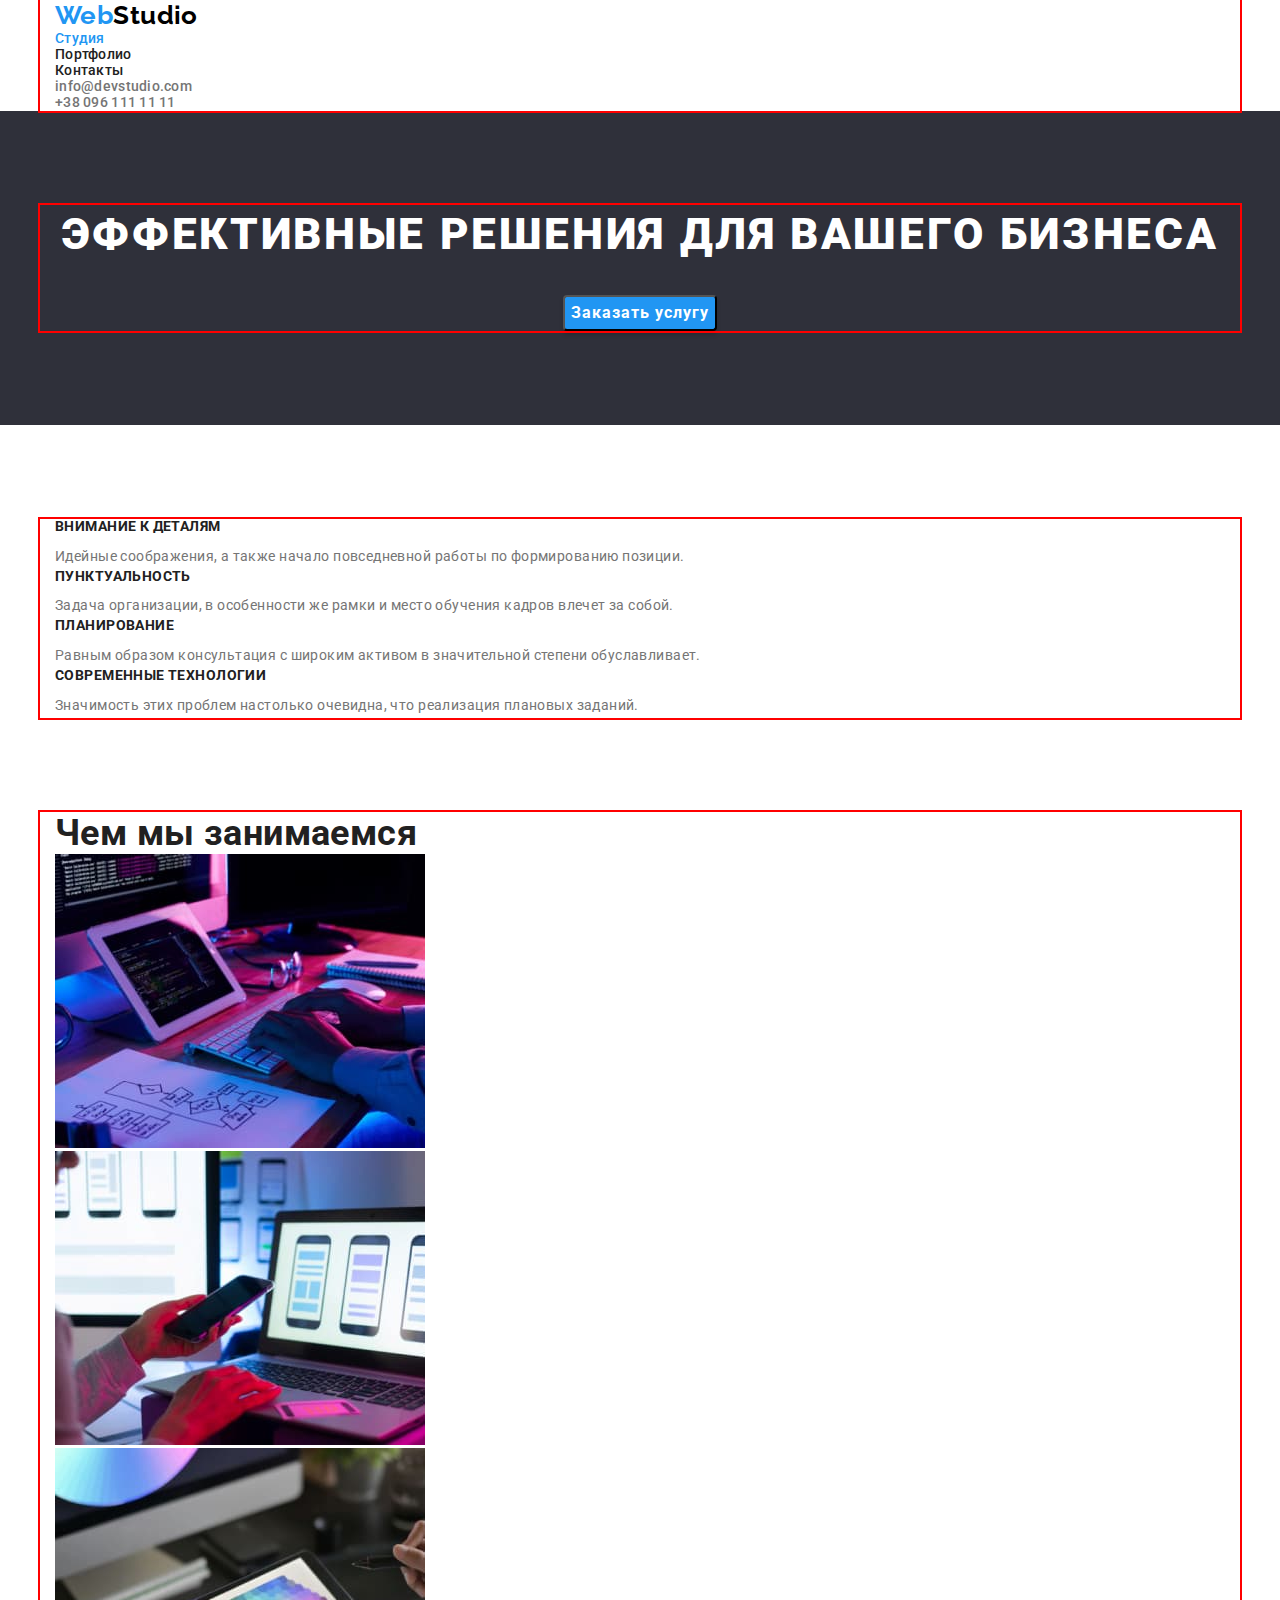
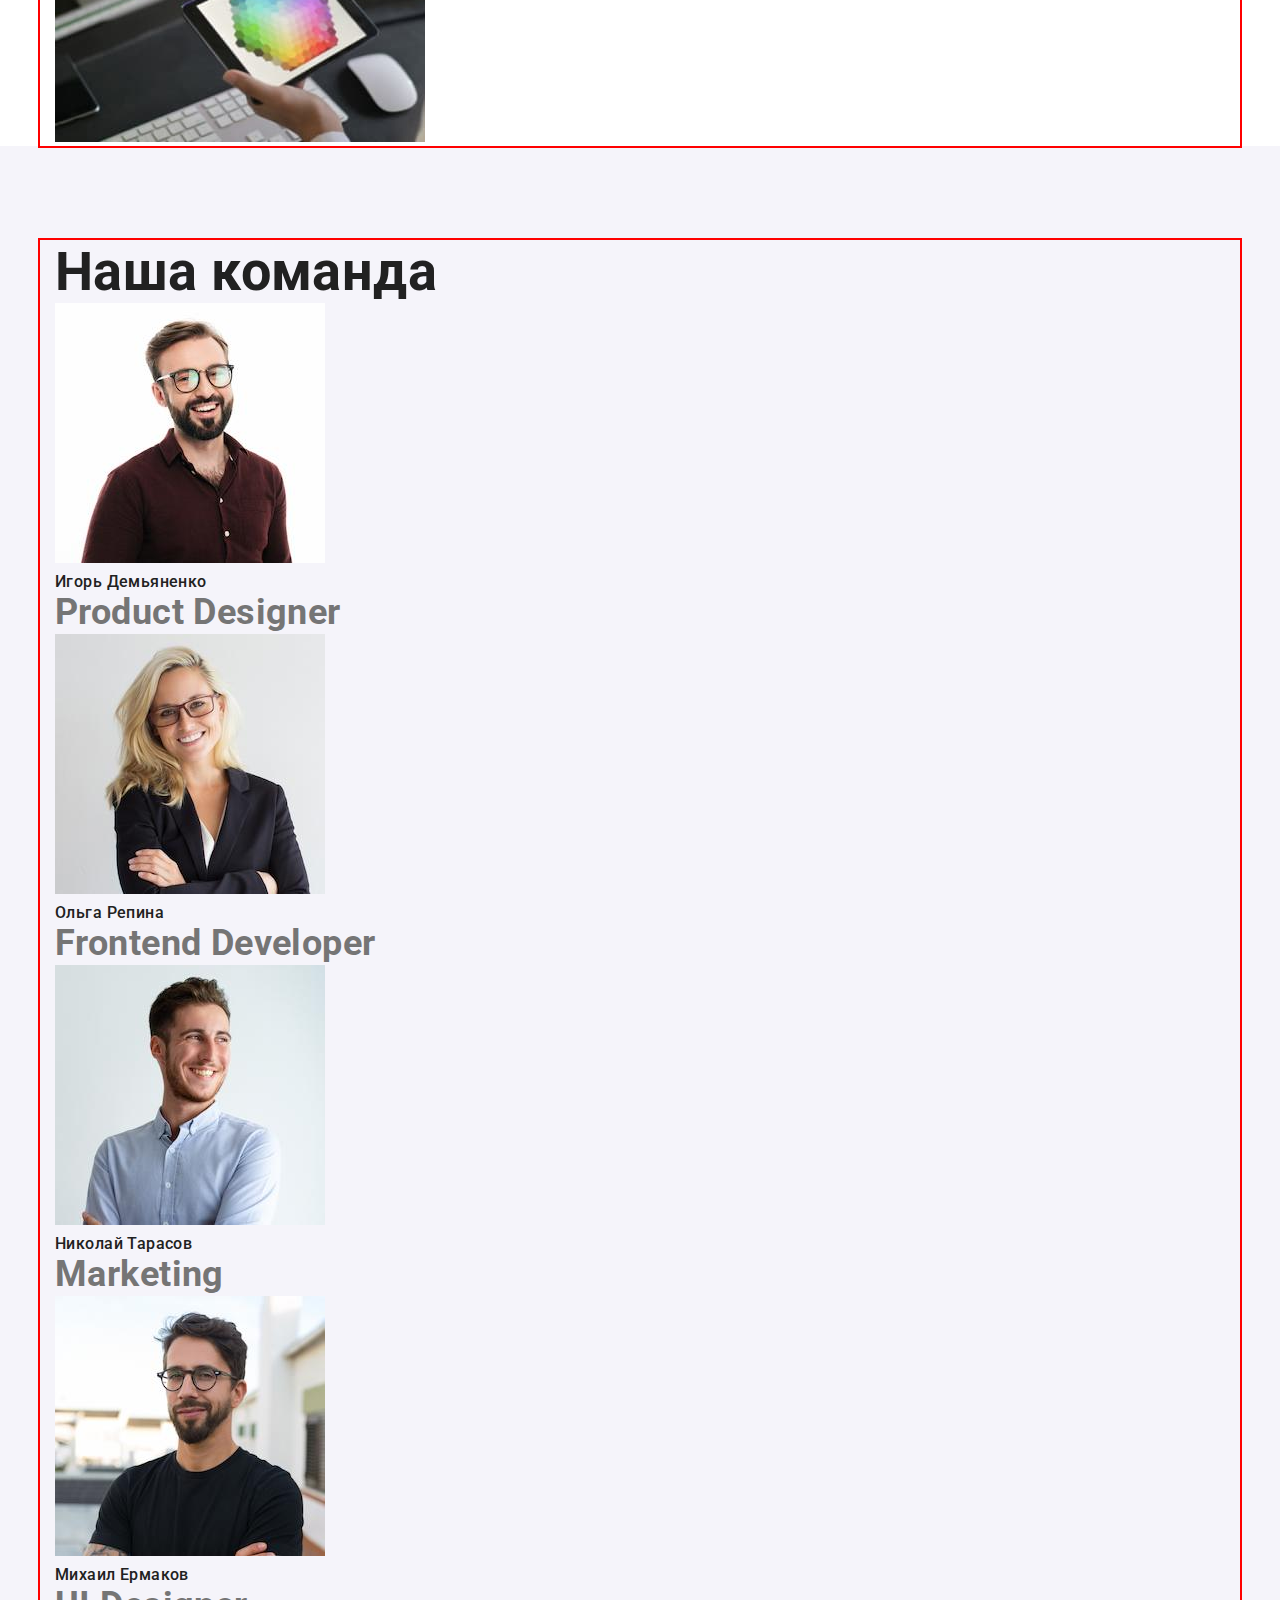
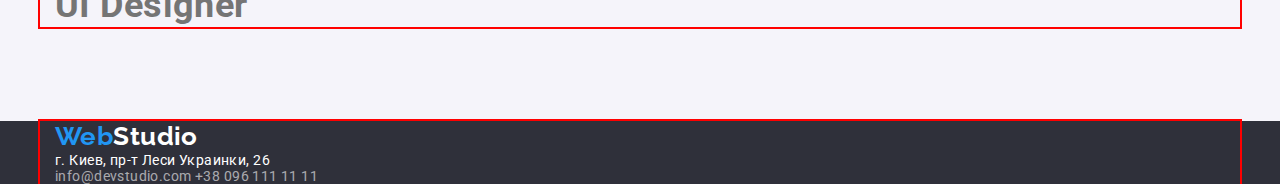
==== commit 7831a3ee: "Update index.html" ====
--- a/index.html
+++ b/index.html
@@ -121,7 +121,7 @@
       <!-- Секция Наша команда -->
       <section class="section team">
         <div class="container">
-          <h2 class="team">Наша команда</h2>
+          <h2 class="team-title">Наша команда</h2>
           <ul class="team-list list">
             <li class="team-item">
               <img
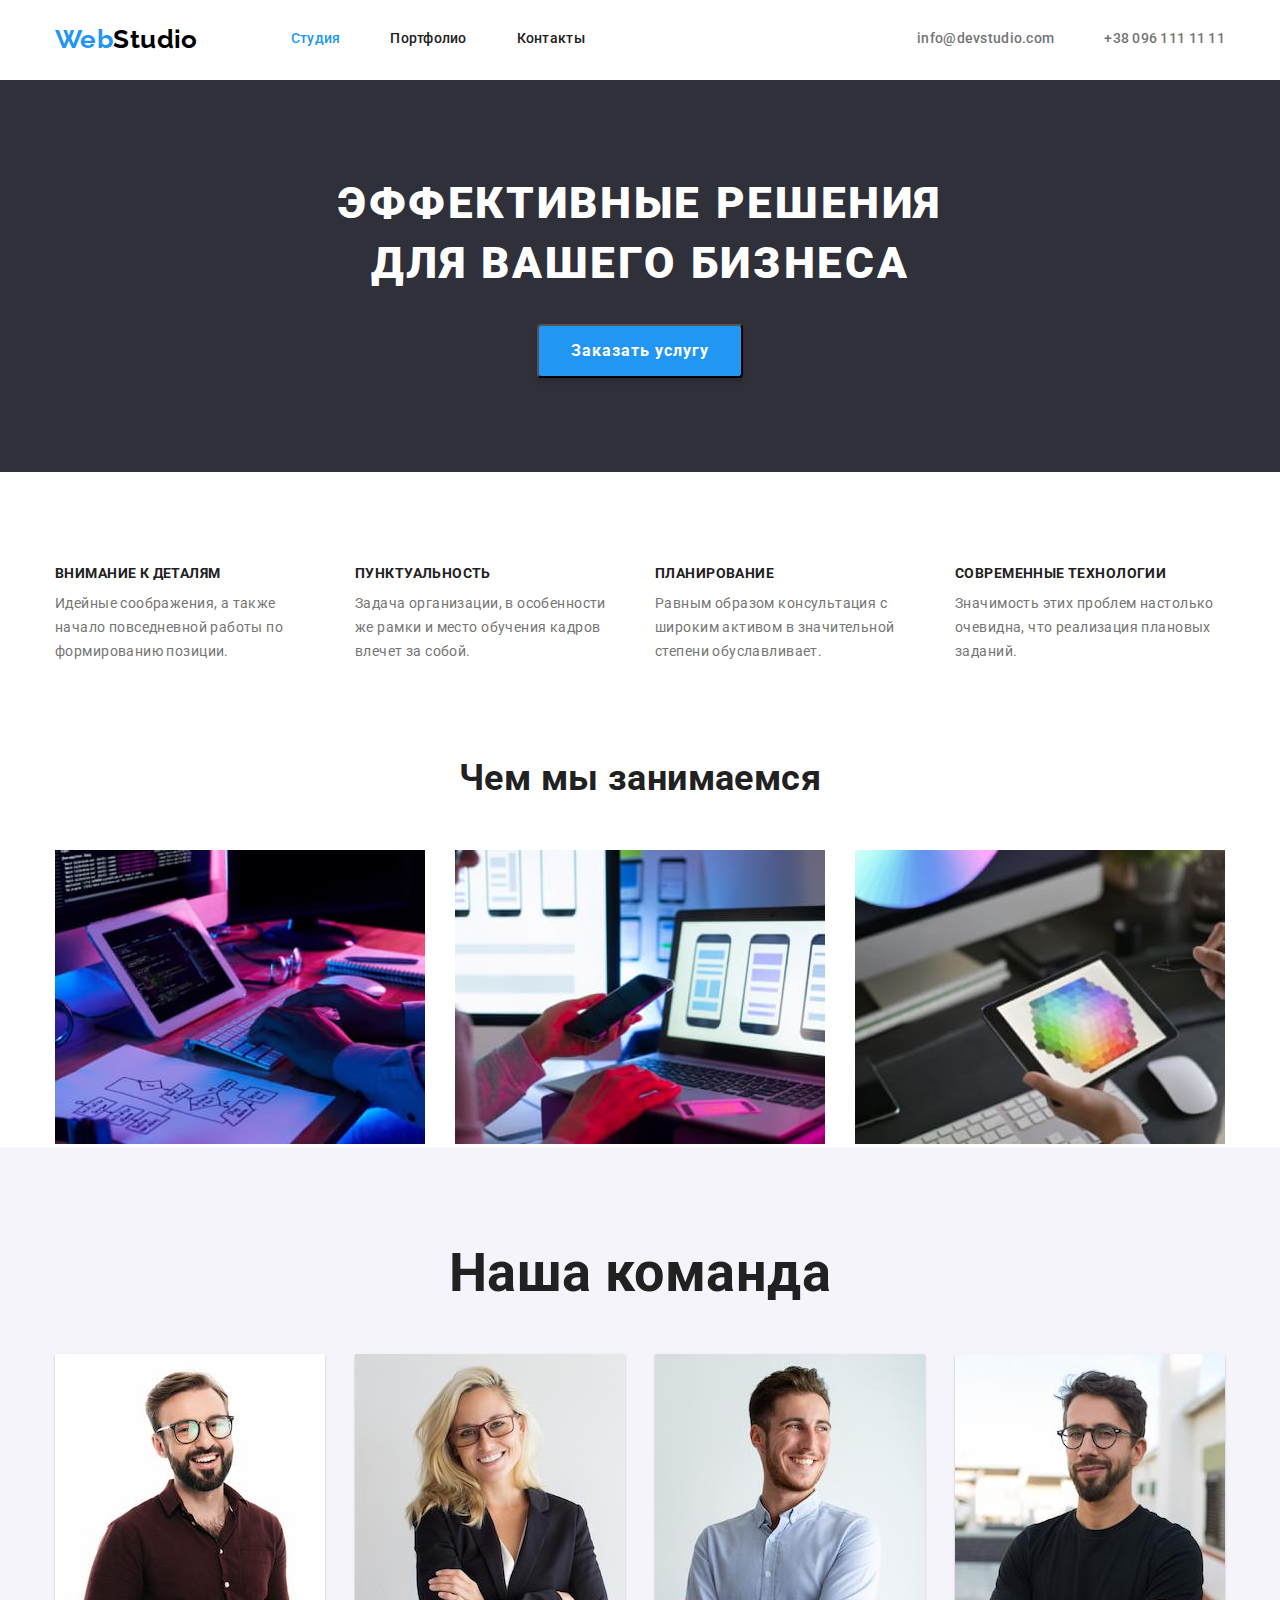
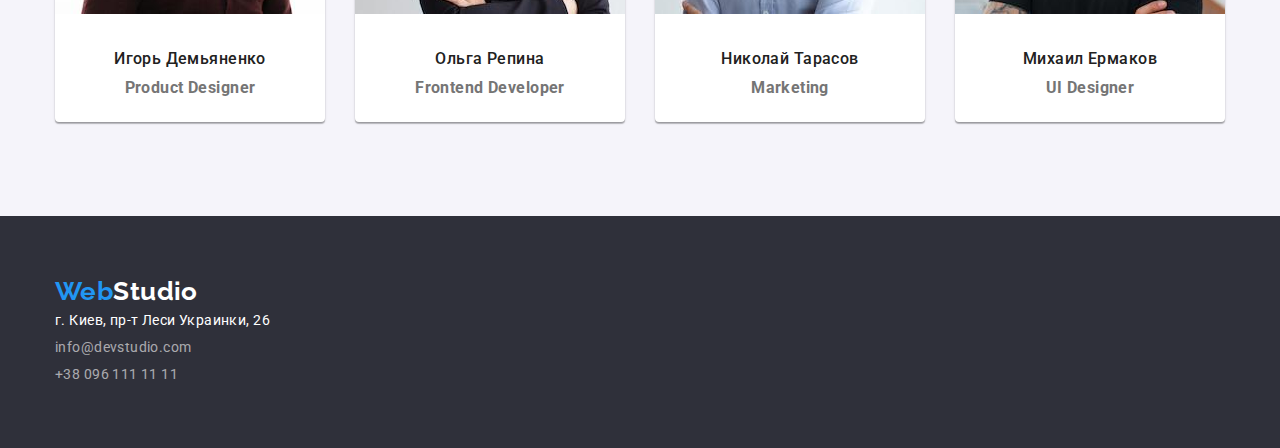
==== commit b978584a: "Update index.html" ====
--- a/index.html
+++ b/index.html
@@ -20,7 +20,7 @@
     <!-- Шапка сайта -->
     <header class="header">
       <div class="container head">
-        <nav>
+        <nav class="navigation">
           <a href="index.html" class="logo-blue"
             >Web<span class="logo-dark">Studio</span>
           </a>
@@ -32,7 +32,7 @@
         </nav>
         <ul class="contacts list">
           <li>
-            <a href="mailto:info@devstudio.com" class="link"
+            <a href="mailto:info@devstudio.com" class="mail link"
               >info@devstudio.com</a
             >
           </li>
@@ -58,34 +58,36 @@
         <div class="container">
           <h2 hidden>Наши приимущества</h2>
           <ul class="benefits-list list">
-            <li>
-              <h3 class="benefits-caption">Внимание к деталям</h3>
-              <p class="benefits-text">
-                Идейные соображения, а также начало повседневной работы по
-                формированию позиции.
-              </p>
-            </li>
-            <li>
-              <h3 class="benefits-caption">Пунктуальность</h3>
-              <p class="benefits-text">
-                Задача организации, в особенности же рамки и место обучения
-                кадров влечет за собой.
-              </p>
-            </li>
-            <li>
-              <h3 class="benefits-caption">Планирование</h3>
-              <p class="benefits-text">
-                Равным образом консультация с широким активом в значительной
-                степени обуславливает.
-              </p>
-            </li>
-            <li>
-              <h3 class="benefits-caption">Современные технологии</h3>
-              <p class="benefits-text">
-                Значимость этих проблем настолько очевидна, что реализация
-                плановых заданий.
-              </p>
-            </li>
+            <div class="benefits">
+              <li class="benef">
+                <h3 class="benefits-caption">Внимание к деталям</h3>
+                <p class="benefits-text">
+                  Идейные соображения, а также начало повседневной работы по
+                  формированию позиции.
+                </p>
+              </li>
+              <li class="benef">
+                <h3 class="benefits-caption">Пунктуальность</h3>
+                <p class="benefits-text">
+                  Задача организации, в особенности же рамки и место обучения
+                  кадров влечет за собой.
+                </p>
+              </li>
+              <li class="benef">
+                <h3 class="benefits-caption">Планирование</h3>
+                <p class="benefits-text">
+                  Равным образом консультация с широким активом в значительной
+                  степени обуславливает.
+                </p>
+              </li>
+              <li class="benef">
+                <h3 class="benefits-caption">Современные технологии</h3>
+                <p class="benefits-text">
+                  Значимость этих проблем настолько очевидна, что реализация
+                  плановых заданий.
+                </p>
+              </li>
+            </div>
           </ul>
         </div>
       </section>
@@ -94,27 +96,29 @@
         <div class="container">
           <h2 class="we-do">Чем мы занимаемся</h2>
           <ul class="we-do-list list">
-            <li class="box">
-              <img
-                src="./images/Main/box-1.jpg"
-                alt="верстка мужские руки на клавиатуре"
-                width="370"
-              />
-            </li>
-            <li class="box">
-              <img
-                src="./images/Main/box-2.jpg"
-                alt="женские руки на клавиатуре ноутбука"
-                width="370"
-              />
-            </li>
-            <li class="box">
-              <img
-                src="./images/Main/box-3.jpg"
-                alt="цветовая гамма на экране планшета"
-                width="370"
-              />
-            </li>
+            <div class="we-do-position">
+              <li class="box">
+                <img
+                  src="./images/Main/box-1.jpg"
+                  alt="верстка мужские руки на клавиатуре"
+                  width="370"
+                />
+              </li>
+              <li class="box">
+                <img
+                  src="./images/Main/box-2.jpg"
+                  alt="женские руки на клавиатуре ноутбука"
+                  width="370"
+                />
+              </li>
+              <li class="box">
+                <img
+                  src="./images/Main/box-3.jpg"
+                  alt="цветовая гамма на экране планшета"
+                  width="370"
+                />
+              </li>
+            </div>
           </ul>
         </div>
       </section>
@@ -123,64 +127,68 @@
         <div class="container">
           <h2 class="team-title">Наша команда</h2>
           <ul class="team-list list">
-            <li class="team-item">
-              <img
-                class="team-foto"
-                src="images/Main/img-team-card1.jpg"
-                alt="фото Игорь Демьяненко"
-                width="270"
-              />
-              <h3 class="team-name">Игорь Демьяненко</h3>
-              <p class="team-position">Product Designer</p>
-            </li>
-            <li class="team-item">
-              <img
-                class="team-foto"
-                src="images/Main/img-team-card2.jpg"
-                alt="фото Ольга Репина"
-                width="270"
-              />
-              <h3 class="team-name">Ольга Репина</h3>
-              <p class="team-position">Frontend Developer</p>
-            </li>
-            <li class="team-item">
-              <img
-                class="team-foto"
-                src="images/Main/img-team-card3.jpg"
-                alt="фото Николай Тарасов"
-                width="270"
-              />
-              <h3 class="team-name">Николай Тарасов</h3>
-              <p class="team-position">Marketing</p>
-            </li>
-            <li class="team-item">
-              <img
-                class="team-foto"
-                src="images/Main/img-team-card4.jpg"
-                alt="фото Михаил Ермаков"
-                width="270"
-              />
-              <h3 class="team-name">Михаил Ермаков</h3>
-              <p class="team-position">UI Designer</p>
-            </li>
+            <div class="team-card">
+              <li class="team-item">
+                <img
+                  class="team-foto"
+                  src="images/Main/img-team-card1.jpg"
+                  alt="фото Игорь Демьяненко"
+                  width="270"
+                />
+                <h3 class="team-name">Игорь Демьяненко</h3>
+                <p class="team-position">Product Designer</p>
+              </li>
+              <li class="team-item">
+                <img
+                  class="team-foto"
+                  src="images/Main/img-team-card2.jpg"
+                  alt="фото Ольга Репина"
+                  width="270"
+                />
+                <h3 class="team-name">Ольга Репина</h3>
+                <p class="team-position">Frontend Developer</p>
+              </li>
+              <li class="team-item">
+                <img
+                  class="team-foto"
+                  src="images/Main/img-team-card3.jpg"
+                  alt="фото Николай Тарасов"
+                  width="270"
+                />
+                <h3 class="team-name">Николай Тарасов</h3>
+                <p class="team-position">Marketing</p>
+              </li>
+              <li class="team-item">
+                <img
+                  class="team-foto"
+                  src="images/Main/img-team-card4.jpg"
+                  alt="фото Михаил Ермаков"
+                  width="270"
+                />
+                <h3 class="team-name">Михаил Ермаков</h3>
+                <p class="team-position">UI Designer</p>
+              </li>
+            </div>
           </ul>
         </div>
       </section>
     </main>
     <!-- Подвал сайта -->
     <footer class="footer">
-      <div class="container">
-        <a href="index.html" class="logo-blue"
+      <div class="container foter">
+        <a href="index.html" class="logo-blue position"
           >Web<span class="logo-wite">Studio</span>
         </a>
         <address class="footer-adress">
-          <p class="location">г. Киев, пр-т Леси Украинки, 26</p>
-          <a href="mailto:info@devstudio.com" class="footer-contacts link"
-            >info@devstudio.com</a
-          >
-          <a href="tel:+380961111111" class="footer-contacts link">
-            +38 096 111 11 11</a
-          >
+          <div class="adress-position">
+            <p class="location">г. Киев, пр-т Леси Украинки, 26</p>
+            <a href="mailto:info@devstudio.com" class="footer-contacts link"
+              >info@devstudio.com</a
+            >
+            <a href="tel:+380961111111" class="footer-contacts link">
+              +38 096 111 11 11</a
+            >
+          </div>
         </address>
       </div>
     </footer>
--- a/css/styles.css
+++ b/css/styles.css
@@ -24,7 +24,6 @@
   padding-right: 15px;
   margin-left: auto;
   margin-right: auto;
-  outline: 2px solid red;
 }
 .section {
   padding-top: 94px;
@@ -51,7 +50,17 @@
   color: var(--accent-dark-txt);
 }
 /* Шапка сайта */
+.container.head,
+.navigation,
+.main-nav.list,
+.contacts.list {
+  display: flex;
+  align-items: center;
+  justify-content: space-between;
+}
 .header {
+  padding-top: 24px;
+  padding-bottom: 25px;
 }
 
 .logo-blue,
@@ -68,9 +77,11 @@
 
 .logo-dark {
   color: #000000;
+  margin-right: 93px;
 }
 .logo-wite {
   color: var(--accent-light-txt);
+  margin-bottom: 20px;
 }
 .link {
   text-decoration: none;
@@ -80,6 +91,10 @@
   list-style-type: none;
   padding: 0;
   margin: 0;
+}
+.main-nav.list {
+  width: 294px;
+  text-align: center;
 }
 .main-nav,
 .contacts {
@@ -89,6 +104,9 @@
 }
 .contacts {
   color: var(--primary-dark-txt);
+}
+.mail {
+  margin-right: 50px;
 }
 .main-nav :hover,
 .main-nav :focus,
@@ -107,9 +125,13 @@
 .hero-title {
   margin-top: 0;
   margin-bottom: 30px;
+  margin-left: auto;
+  margin-right: auto;
   font-weight: 900;
   font-size: 44px;
   line-height: 1.36;
+  width: 696px;
+  text-align: center;
 
   letter-spacing: 0.06em;
   text-transform: uppercase;
@@ -119,6 +141,7 @@
   background-color: var(--primary-light-bg);
   box-shadow: 0px 4px 4px rgba(0, 0, 0, 0.15);
   border-radius: 4px;
+  padding: 10px 32px;
 }
 .hero-button :hover,
 .hero-button :focus {
@@ -128,13 +151,28 @@
   font-weight: bold;
   font-size: 16px;
   line-height: 1.88;
-  display: flex;
   align-items: center;
   text-align: center;
   letter-spacing: 0.06em;
   color: var(--accent-light-txt);
 }
 /* Секция Наши приимущества */
+.benefits,
+.we-do-position {
+  display: flex;
+}
+.benef {
+  width: 270px;
+  margin-right: 30px;
+}
+.box {
+  margin-right: 30px;
+}
+.benef:last-child,
+.box:last-child,
+.team-item:last-child {
+  margin: 0;
+}
 .benefits-caption {
   margin-top: 0;
   margin-bottom: 10px;
@@ -150,6 +188,8 @@
 }
 /* Секция О нас */
 .we-do {
+  text-align: center;
+  margin-bottom: 50px;
   font-weight: bold;
   font-size: 36px;
   line-height: 1.17;
@@ -163,6 +203,25 @@
   font-weight: bold;
   font-size: 36px;
   line-height: 1.17;
+}
+.team-item {
+  text-align: center;
+  margin-right: 30px;
+  font-size: 16px;
+  line-height: 1.18;
+  width: 270px;
+  height: 368px;
+  background-color: var(--accent-light-txt);
+  box-shadow: 0px 1px 3px rgba(0, 0, 0, 0.12), 0px 1px 1px rgba(0, 0, 0, 0.14),
+    0px 2px 1px rgba(0, 0, 0, 0.2);
+  border-radius: 0px 0px 4px 4px;
+}
+.team-card {
+  display: flex;
+}
+.team-title {
+  text-align: center;
+  margin-bottom: 50px;
 }
 .team-name,
 .work-name {
@@ -175,9 +234,22 @@
   line-height: 1.19;
   color: var(--primary-dark-txt);
 }
+.team-foto {
+  margin-bottom: 30px;
+}
+.team-name {
+  margin-bottom: 10px;
+}
 /* Подвал сайта */
 .footer {
   background-color: var(--primary-dark-bg);
+}
+.container.foter {
+  padding-top: 60px;
+  padding-bottom: 60px;
+}
+.logo-wite.position {
+  margin-bottom: 20px;
 }
 .footer-contacts {
   color: var(--secondary-dark-txt);
@@ -192,6 +264,12 @@
 .location {
   color: var(--accent-light-txt);
   font-style: normal;
+}
+.adress-position {
+  display: flex;
+  flex-direction: column;
+  justify-content: space-around;
+  height: 81px;
 }
 
 /* ===========ПОРТФОЛИО========== */
@@ -202,6 +280,7 @@
   border-radius: 4px;
   cursor: pointer;
   background-color: var(--light-bg);
+  margin-right: 4px;
 }
 
 .filters-item-btn :hover,
@@ -214,3 +293,16 @@
   cursor: pointer;
   background-color: var(--primary-light-bg);
 }
+.filters-list {
+  display: flex;
+  align-items: center;
+  justify-content: center;
+}
+.works {
+  display: flex;
+  flex-wrap: wrap;
+  align-content: flex-start;
+}
+.work.link {
+  flex-basis: calc((100% - 30px) / 3);
+}
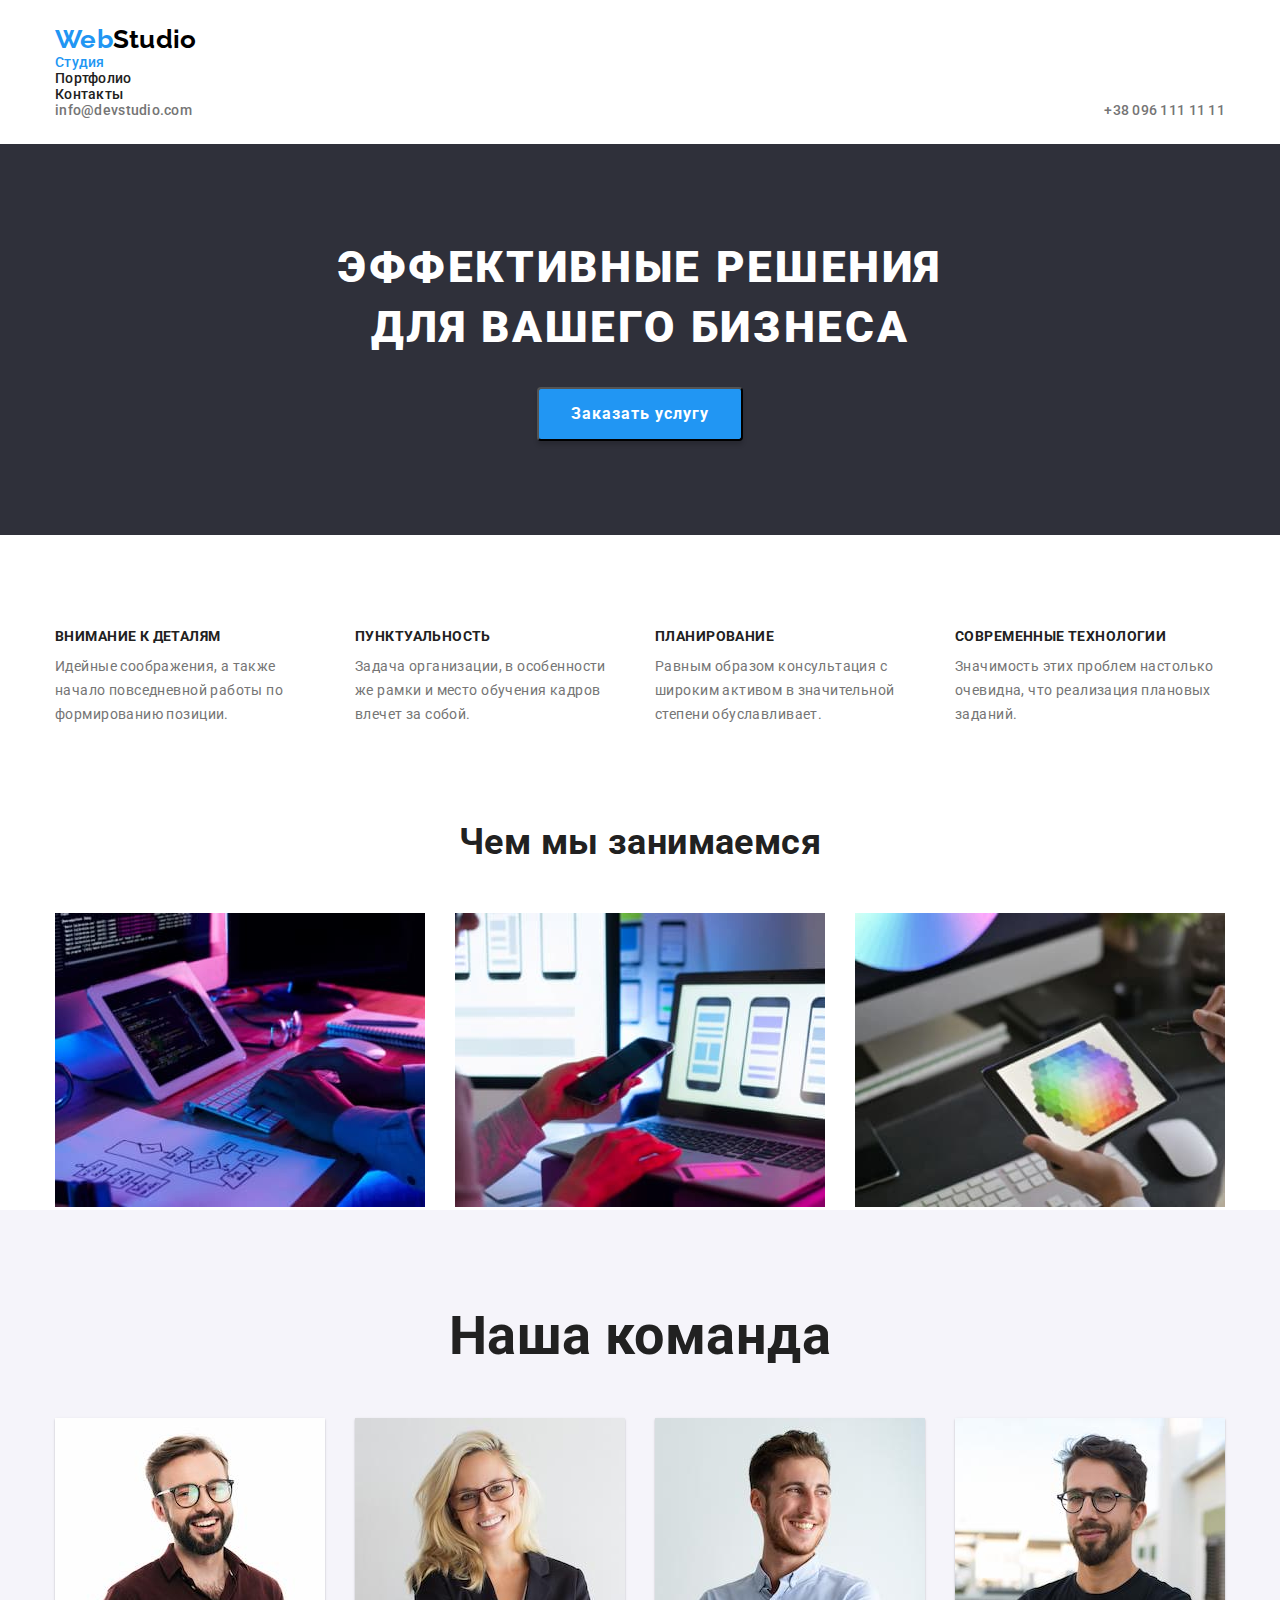
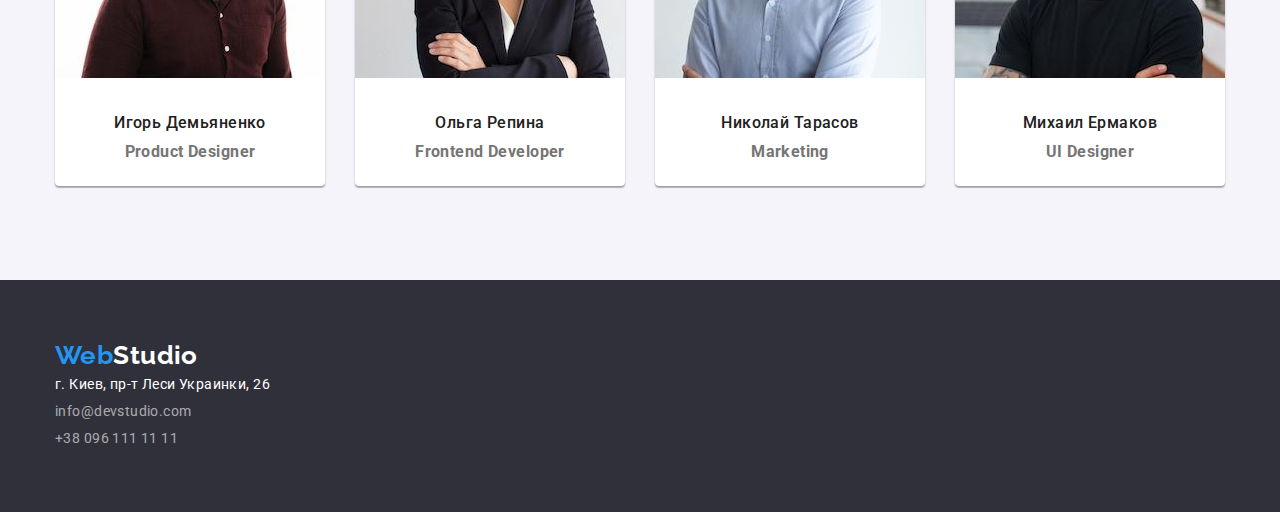
==== commit 9ef9529a: "Update index.html" ====
--- a/index.html
+++ b/index.html
@@ -18,29 +18,31 @@
   </head>
   <body>
     <!-- Шапка сайта -->
-    <header class="header">
-      <div class="container head">
-        <nav class="navigation">
-          <a href="index.html" class="logo-blue"
-            >Web<span class="logo-dark">Studio</span>
-          </a>
-          <ul class="main-nav list">
-            <li><a href="index.html" class="curent link">Студия</a></li>
-            <li><a href="portfolio.html" class="link">Портфолио</a></li>
-            <li><a href="" class="link">Контакты</a></li>
-          </ul>
-        </nav>
-        <ul class="contacts list">
-          <li>
-            <a href="mailto:info@devstudio.com" class="mail link"
-              >info@devstudio.com</a
-            >
+    <header class="container header">
+      <nav class="main-nav">
+        <a href="index.html" class="logo-blue"
+          >Web<span class="logo-dark">Studio</span>
+        </a>
+        <ul class="site-nav list">
+          <li class="item">
+            <a href="index.html" class="curent link">Студия</a>
           </li>
-          <li>
-            <a href="tel:+380961111111" class="link"> +38 096 111 11 11</a>
+          <li class="item">
+            <a href="portfolio.html" class="link">Портфолио</a>
           </li>
+          <li class="item"><a href="" class="link">Контакты</a></li>
         </ul>
-      </div>
+      </nav>
+      <ul class="contacts list">
+        <li class="item">
+          <a href="mailto:info@devstudio.com" class="mail link"
+            >info@devstudio.com</a
+          >
+        </li>
+        <li class="item">
+          <a href="tel:+380961111111" class="link"> +38 096 111 11 11</a>
+        </li>
+      </ul>
     </header>
     <!-- Уникальный контент -->
     <main>
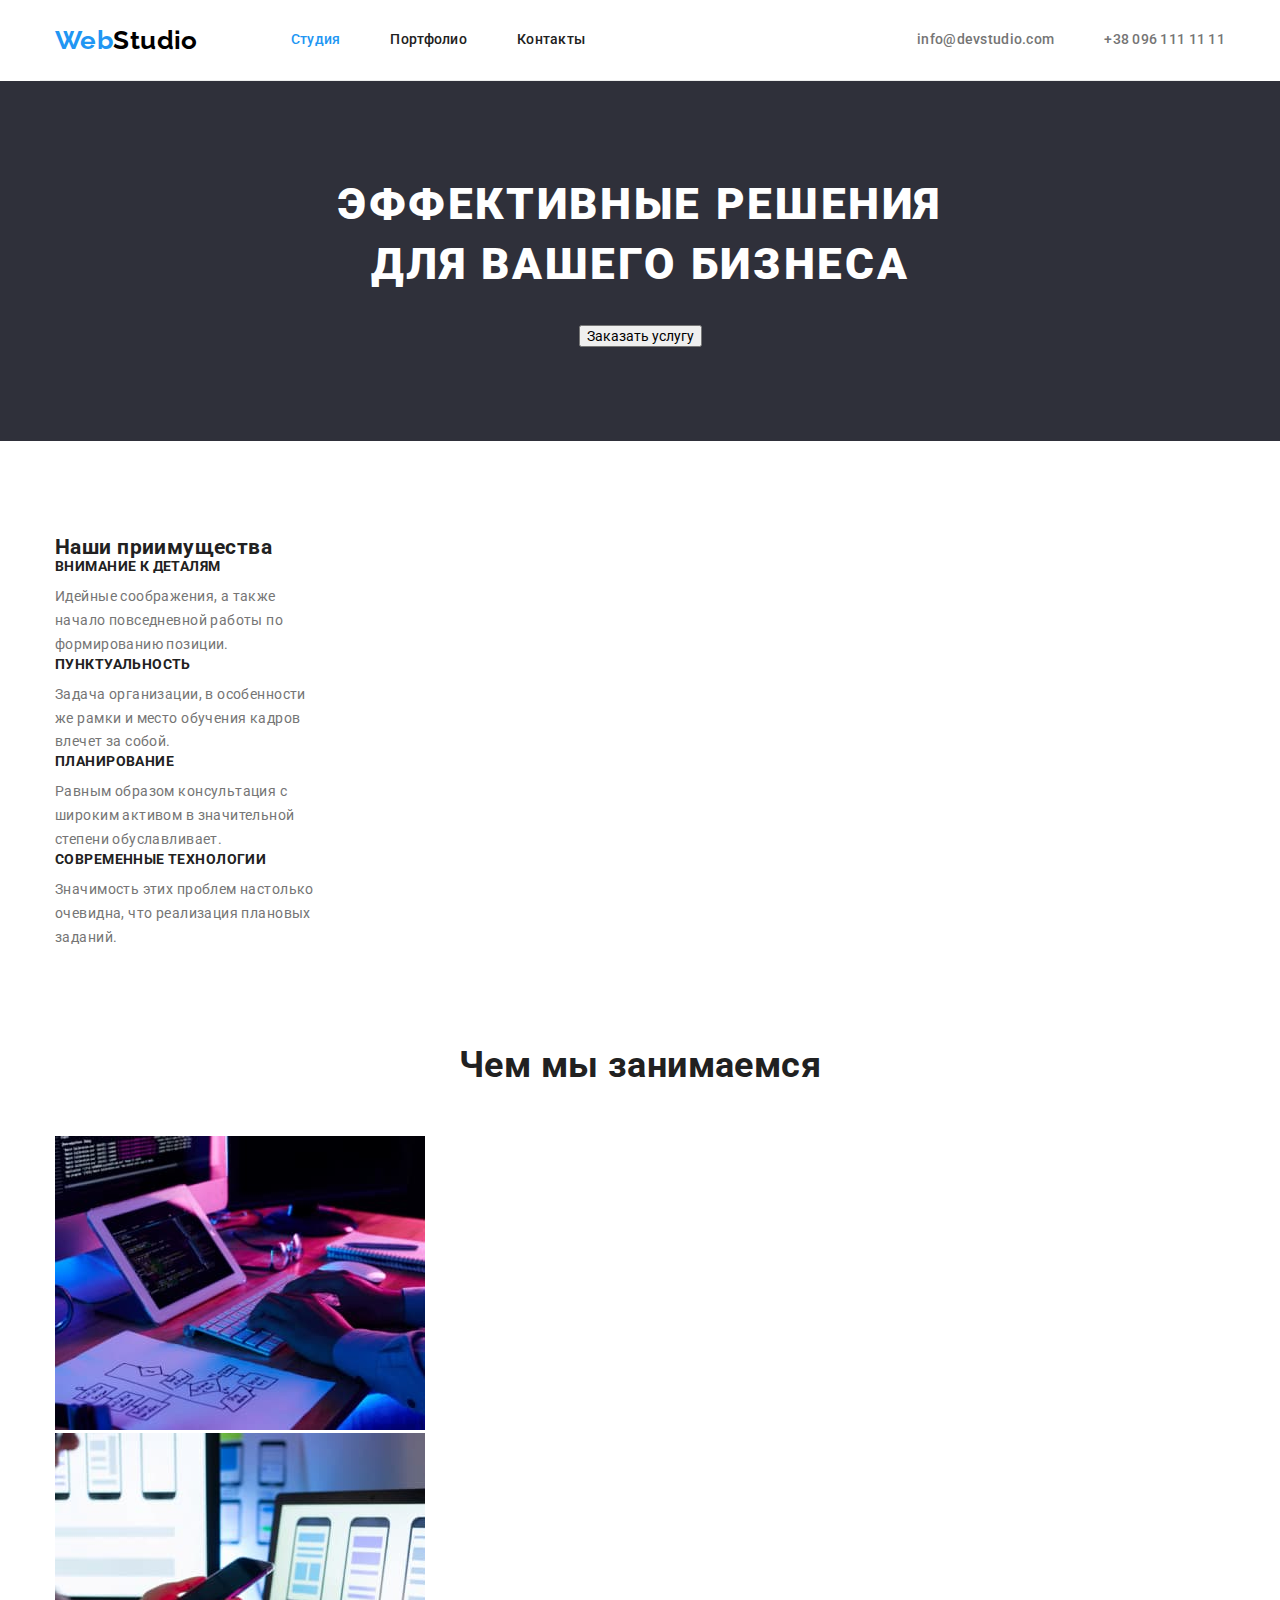
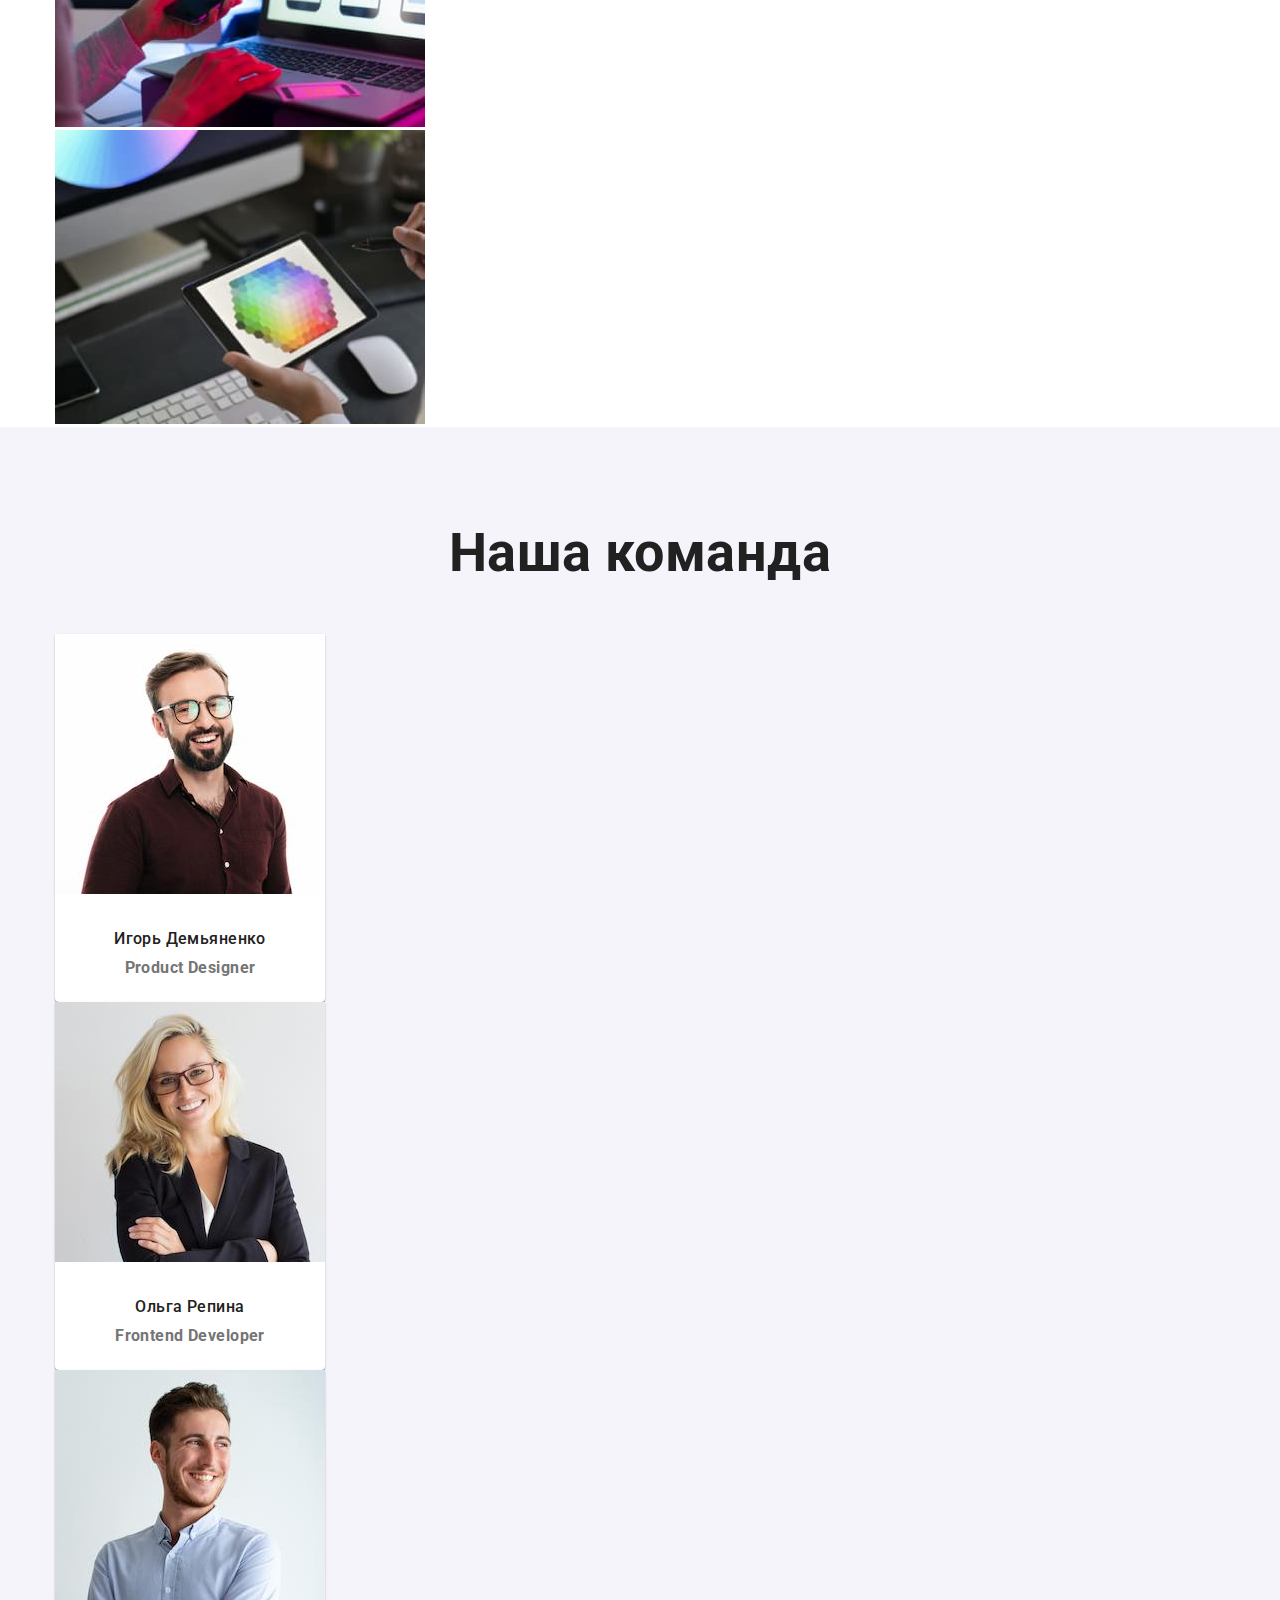
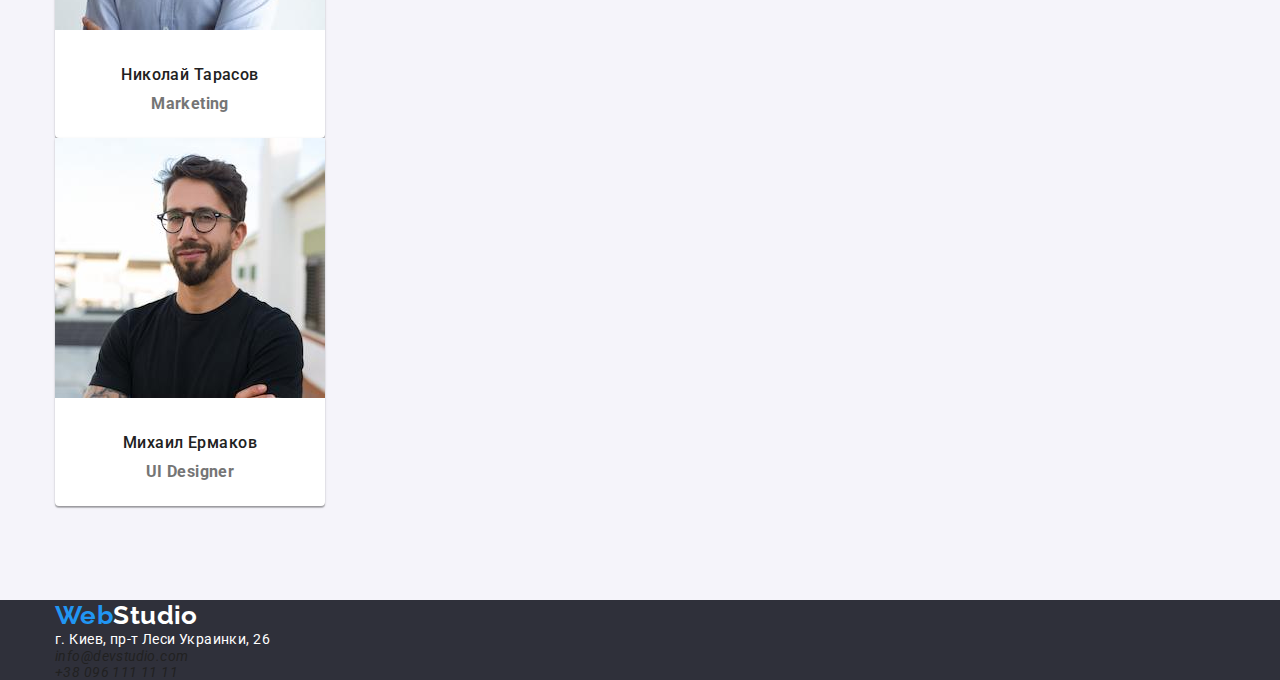
==== commit af5cefed: "Update index.html" ====
--- a/index.html
+++ b/index.html
@@ -18,31 +18,33 @@
   </head>
   <body>
     <!-- Шапка сайта -->
-    <header class="container header">
-      <nav class="main-nav">
-        <a href="index.html" class="logo-blue"
-          >Web<span class="logo-dark">Studio</span>
-        </a>
-        <ul class="site-nav list">
+    <header class="head">
+      <div class="container header">
+        <nav class="main-nav">
+          <a href="index.html" class="logo-blue"
+            >Web<span class="logo-dark">Studio</span>
+          </a>
+          <ul class="site-nav list">
+            <li class="item">
+              <a href="index.html" class="curent link">Студия</a>
+            </li>
+            <li class="item">
+              <a href="portfolio.html" class="link">Портфолио</a>
+            </li>
+            <li class="item"><a href="" class="link">Контакты</a></li>
+          </ul>
+        </nav>
+        <ul class="contacts list">
           <li class="item">
-            <a href="index.html" class="curent link">Студия</a>
+            <a href="mailto:info@devstudio.com" class="mail link"
+              >info@devstudio.com</a
+            >
           </li>
           <li class="item">
-            <a href="portfolio.html" class="link">Портфолио</a>
+            <a href="tel:+380961111111" class="link"> +38 096 111 11 11</a>
           </li>
-          <li class="item"><a href="" class="link">Контакты</a></li>
         </ul>
-      </nav>
-      <ul class="contacts list">
-        <li class="item">
-          <a href="mailto:info@devstudio.com" class="mail link"
-            >info@devstudio.com</a
-          >
-        </li>
-        <li class="item">
-          <a href="tel:+380961111111" class="link"> +38 096 111 11 11</a>
-        </li>
-      </ul>
+      </div>
     </header>
     <!-- Уникальный контент -->
     <main>
@@ -50,46 +52,42 @@
       <section class="section hero">
         <div class="container">
           <h1 class="hero-title">Эффективные решения для вашего бизнеса</h1>
-          <button type="button" class="hero-button">
-            <span class="hero-button-text">Заказать услугу</span>
-          </button>
+          <button class="hero-btn" type="button">Заказать услугу</button>
         </div>
       </section>
       <!-- Секция Наши приимущества -->
       <section class="section">
         <div class="container">
-          <h2 hidden>Наши приимущества</h2>
+          <h2 class="visually-hidden">Наши приимущества</h2>
           <ul class="benefits-list list">
-            <div class="benefits">
-              <li class="benef">
-                <h3 class="benefits-caption">Внимание к деталям</h3>
-                <p class="benefits-text">
-                  Идейные соображения, а также начало повседневной работы по
-                  формированию позиции.
-                </p>
-              </li>
-              <li class="benef">
-                <h3 class="benefits-caption">Пунктуальность</h3>
-                <p class="benefits-text">
-                  Задача организации, в особенности же рамки и место обучения
-                  кадров влечет за собой.
-                </p>
-              </li>
-              <li class="benef">
-                <h3 class="benefits-caption">Планирование</h3>
-                <p class="benefits-text">
-                  Равным образом консультация с широким активом в значительной
-                  степени обуславливает.
-                </p>
-              </li>
-              <li class="benef">
-                <h3 class="benefits-caption">Современные технологии</h3>
-                <p class="benefits-text">
-                  Значимость этих проблем настолько очевидна, что реализация
-                  плановых заданий.
-                </p>
-              </li>
-            </div>
+            <li class="benef">
+              <h3 class="benefits-caption">Внимание к деталям</h3>
+              <p class="benefits-text">
+                Идейные соображения, а также начало повседневной работы по
+                формированию позиции.
+              </p>
+            </li>
+            <li class="benef">
+              <h3 class="benefits-caption">Пунктуальность</h3>
+              <p class="benefits-text">
+                Задача организации, в особенности же рамки и место обучения
+                кадров влечет за собой.
+              </p>
+            </li>
+            <li class="benef">
+              <h3 class="benefits-caption">Планирование</h3>
+              <p class="benefits-text">
+                Равным образом консультация с широким активом в значительной
+                степени обуславливает.
+              </p>
+            </li>
+            <li class="benef">
+              <h3 class="benefits-caption">Современные технологии</h3>
+              <p class="benefits-text">
+                Значимость этих проблем настолько очевидна, что реализация
+                плановых заданий.
+              </p>
+            </li>
           </ul>
         </div>
       </section>
@@ -98,29 +96,27 @@
         <div class="container">
           <h2 class="we-do">Чем мы занимаемся</h2>
           <ul class="we-do-list list">
-            <div class="we-do-position">
-              <li class="box">
-                <img
-                  src="./images/Main/box-1.jpg"
-                  alt="верстка мужские руки на клавиатуре"
-                  width="370"
-                />
-              </li>
-              <li class="box">
-                <img
-                  src="./images/Main/box-2.jpg"
-                  alt="женские руки на клавиатуре ноутбука"
-                  width="370"
-                />
-              </li>
-              <li class="box">
-                <img
-                  src="./images/Main/box-3.jpg"
-                  alt="цветовая гамма на экране планшета"
-                  width="370"
-                />
-              </li>
-            </div>
+            <li class="box">
+              <img
+                src="./images/Main/box-1.jpg"
+                alt="верстка мужские руки на клавиатуре"
+                width="370"
+              />
+            </li>
+            <li class="box">
+              <img
+                src="./images/Main/box-2.jpg"
+                alt="женские руки на клавиатуре ноутбука"
+                width="370"
+              />
+            </li>
+            <li class="box">
+              <img
+                src="./images/Main/box-3.jpg"
+                alt="цветовая гамма на экране планшета"
+                width="370"
+              />
+            </li>
           </ul>
         </div>
       </section>
@@ -129,68 +125,86 @@
         <div class="container">
           <h2 class="team-title">Наша команда</h2>
           <ul class="team-list list">
-            <div class="team-card">
-              <li class="team-item">
-                <img
-                  class="team-foto"
-                  src="images/Main/img-team-card1.jpg"
-                  alt="фото Игорь Демьяненко"
-                  width="270"
-                />
+            <li class="team-item">
+              <img
+                class="team-foto"
+                src="images/Main/img-team-card1.jpg"
+                alt="фото Игорь Демьяненко"
+                width="270"
+              />
+              <div class="team-teg">
                 <h3 class="team-name">Игорь Демьяненко</h3>
                 <p class="team-position">Product Designer</p>
-              </li>
-              <li class="team-item">
-                <img
-                  class="team-foto"
-                  src="images/Main/img-team-card2.jpg"
-                  alt="фото Ольга Репина"
-                  width="270"
-                />
+              </div>
+            </li>
+            <li class="team-item">
+              <img
+                class="team-foto"
+                src="images/Main/img-team-card2.jpg"
+                alt="фото Ольга Репина"
+                width="270"
+              />
+              <div class="team-teg">
                 <h3 class="team-name">Ольга Репина</h3>
                 <p class="team-position">Frontend Developer</p>
-              </li>
-              <li class="team-item">
-                <img
-                  class="team-foto"
-                  src="images/Main/img-team-card3.jpg"
-                  alt="фото Николай Тарасов"
-                  width="270"
-                />
+              </div>
+            </li>
+            <li class="team-item">
+              <img
+                class="team-foto"
+                src="images/Main/img-team-card3.jpg"
+                alt="фото Николай Тарасов"
+                width="270"
+              />
+              <div class="team-teg">
                 <h3 class="team-name">Николай Тарасов</h3>
                 <p class="team-position">Marketing</p>
-              </li>
-              <li class="team-item">
-                <img
-                  class="team-foto"
-                  src="images/Main/img-team-card4.jpg"
-                  alt="фото Михаил Ермаков"
-                  width="270"
-                />
+              </div>
+            </li>
+            <li class="team-item">
+              <img
+                class="team-foto"
+                src="images/Main/img-team-card4.jpg"
+                alt="фото Михаил Ермаков"
+                width="270"
+              />
+              <div class="team-teg">
                 <h3 class="team-name">Михаил Ермаков</h3>
                 <p class="team-position">UI Designer</p>
-              </li>
-            </div>
+              </div>
+            </li>
           </ul>
         </div>
       </section>
     </main>
     <!-- Подвал сайта -->
     <footer class="footer">
-      <div class="container foter">
+      <div class="container">
         <a href="index.html" class="logo-blue position"
           >Web<span class="logo-wite">Studio</span>
         </a>
-        <address class="footer-adress">
-          <div class="adress-position">
-            <p class="location">г. Киев, пр-т Леси Украинки, 26</p>
-            <a href="mailto:info@devstudio.com" class="footer-contacts link"
-              >info@devstudio.com</a
-            >
-            <a href="tel:+380961111111" class="footer-contacts link">
-              +38 096 111 11 11</a
-            >
-          </div>
+        <address class="footer-address">
+          <ul class="address list">
+            <li class="address-item marg item">
+              <a
+                class="location link"
+                href="https://goo.gl/maps/wizjQyX9kH2uUNJ5A"
+                target="_blank"
+                rel="noopener noreferrer"
+                >г. Киев, пр-т Леси Украинки, 26</a
+              >
+            </li>
+            <li class="address-item marg item">
+              <a class="address-link link" href="mailto:info@devstudio.com"
+                >info@devstudio.com</a
+              >
+            </li>
+            <li class="address-item item">
+              <a class="address-link link" href="tel:+380961111111"
+                >+38 096 111 11 11</a
+              >
+            </li>
+          </ul>
         </address>
       </div>
     </footer>
--- a/css/styles.css
+++ b/css/styles.css
@@ -18,6 +18,8 @@
   /* Тёмная тема фона */
   --primary-dark-bg: #2f303a;
 }
+
+/* Утилиты */
 .container {
   width: 1200px;
   padding-left: 15px;
@@ -39,6 +41,15 @@
 p {
   margin-top: 0;
   margin-bottom: 0;
+}
+.link {
+  text-decoration: none;
+  color: currentColor;
+}
+.list {
+  list-style-type: none;
+  padding: 0;
+  margin: 0;
 }
 
 /* ========ГЛАВНАЯ СТРАНИЦА======= */
@@ -50,17 +61,11 @@
   color: var(--accent-dark-txt);
 }
 /* Шапка сайта */
-.container.head,
-.navigation,
-.main-nav.list,
-.contacts.list {
+
+.header,
+.main-nav {
   display: flex;
   align-items: center;
-  justify-content: space-between;
-}
-.header {
-  padding-top: 24px;
-  padding-bottom: 25px;
 }
 
 .logo-blue,
@@ -71,46 +76,54 @@
   font-size: 26px;
   line-height: 1.19;
   text-decoration: none;
-
   color: var(--primary-light-txt);
+}
+.header {
+  border-bottom: 1px solid #ececec;
 }
 
 .logo-dark {
   color: #000000;
-  margin-right: 93px;
 }
 .logo-wite {
   color: var(--accent-light-txt);
   margin-bottom: 20px;
 }
-.link {
-  text-decoration: none;
-  color: currentColor;
-}
-.list {
-  list-style-type: none;
-  padding: 0;
-  margin: 0;
-}
-.main-nav.list {
-  width: 294px;
-  text-align: center;
-}
-.main-nav,
+
+.site-nav {
+  display: flex;
+  margin-left: 93px;
+}
+.site-nav .item + .item {
+  margin-left: 50px;
+}
+.site-nav .link,
+.contacts .link {
+  display: block;
+  padding-top: 32px;
+  padding-bottom: 32px;
+}
+.site-nav,
 .contacts {
   font-weight: 500;
   line-height: 1.14;
   letter-spacing: 0.02em;
 }
+
+/* Contacts */
 .contacts {
+  display: flex;
+  margin-left: auto;
+
   color: var(--primary-dark-txt);
 }
-.mail {
-  margin-right: 50px;
-}
-.main-nav :hover,
-.main-nav :focus,
-.main-nav :active,
+.contacts .item + .item {
+  margin-left: 50px;
+}
+
+.site-nav :focus,
+.site-nav :hover,
+.site-nav :active,
 .contacts :hover,
 .contacts :focus,
 .curent {
@@ -132,7 +145,6 @@
   line-height: 1.36;
   width: 696px;
   text-align: center;
-
   letter-spacing: 0.06em;
   text-transform: uppercase;
   color: var(--accent-light-txt);
@@ -142,6 +154,8 @@
   box-shadow: 0px 4px 4px rgba(0, 0, 0, 0.15);
   border-radius: 4px;
   padding: 10px 32px;
+  text-decoration: none;
+  cursor: pointer;
 }
 .hero-button :hover,
 .hero-button :focus {
@@ -151,12 +165,13 @@
   font-weight: bold;
   font-size: 16px;
   line-height: 1.88;
-  align-items: center;
   text-align: center;
   letter-spacing: 0.06em;
   color: var(--accent-light-txt);
 }
+
 /* Секция Наши приимущества */
+
 .benefits,
 .we-do-position {
   display: flex;
@@ -250,6 +265,7 @@
 }
 .logo-wite.position {
   margin-bottom: 20px;
+  display: block;
 }
 .footer-contacts {
   color: var(--secondary-dark-txt);
@@ -269,23 +285,31 @@
   display: flex;
   flex-direction: column;
   justify-content: space-around;
-  height: 81px;
+  margin-top: 20px;
+}
+.location,
+.footer-contacts {
+  padding-bottom: 9px;
 }
 
 /* ===========ПОРТФОЛИО========== */
 
-.filters-list-btn {
+.list-btn {
   font-weight: 500;
   line-height: 1.73;
   border-radius: 4px;
   cursor: pointer;
   background-color: var(--light-bg);
-  margin-right: 4px;
-}
-
-.filters-item-btn :hover,
-.filters-item-btn :focus,
-.filters-item-btn :active {
+  border: none;
+  padding: 4px 22px;
+}
+.filters-list .item-btn + .item-btn {
+  margin-left: 4px;
+  margin-bottom: 34px;
+}
+.item-btn :hover,
+.item-btn :focus,
+.item-btn :active {
   color: var(--accent-light-txt);
   box-shadow: 0px 3px 1px rgba(0, 0, 0, 0.1), 0px 1px 2px rgba(0, 0, 0, 0.08),
     0px 2px 2px rgba(0, 0, 0, 0.12);
@@ -295,14 +319,41 @@
 }
 .filters-list {
   display: flex;
-  align-items: center;
   justify-content: center;
 }
-.works {
+.flex-container {
   display: flex;
   flex-wrap: wrap;
-  align-content: flex-start;
-}
-.work.link {
-  flex-basis: calc((100% - 30px) / 3);
-}
+  justify-content: center;
+}
+.work-item {
+  width: 370px;
+  margin-right: 30px;
+  margin-bottom: 30px;
+  background-color: var(--accent-light-txt);
+  /* border-bottom: 1px solid #EEEEEE */
+}
+.work-item:nth-child(3n) {
+  margin-right: 0;
+}
+.work-item:nth-last-child(-n + 3) {
+  margin-bottom: 0;
+}
+.work-imeg {
+  display: block;
+}
+.work-name {
+  padding-top: 20px;
+  padding-bottom: 4px;
+  padding-left: 24px;
+  border-right: 1px solid #eeeeee;
+  border-left: 1px solid #eeeeee;
+}
+
+.work-position {
+  padding-left: 24px;
+  padding-bottom: 20px;
+  border-bottom: 1px solid #eeeeee;
+  border-right: 1px solid #eeeeee;
+  border-left: 1px solid #eeeeee;
+}
